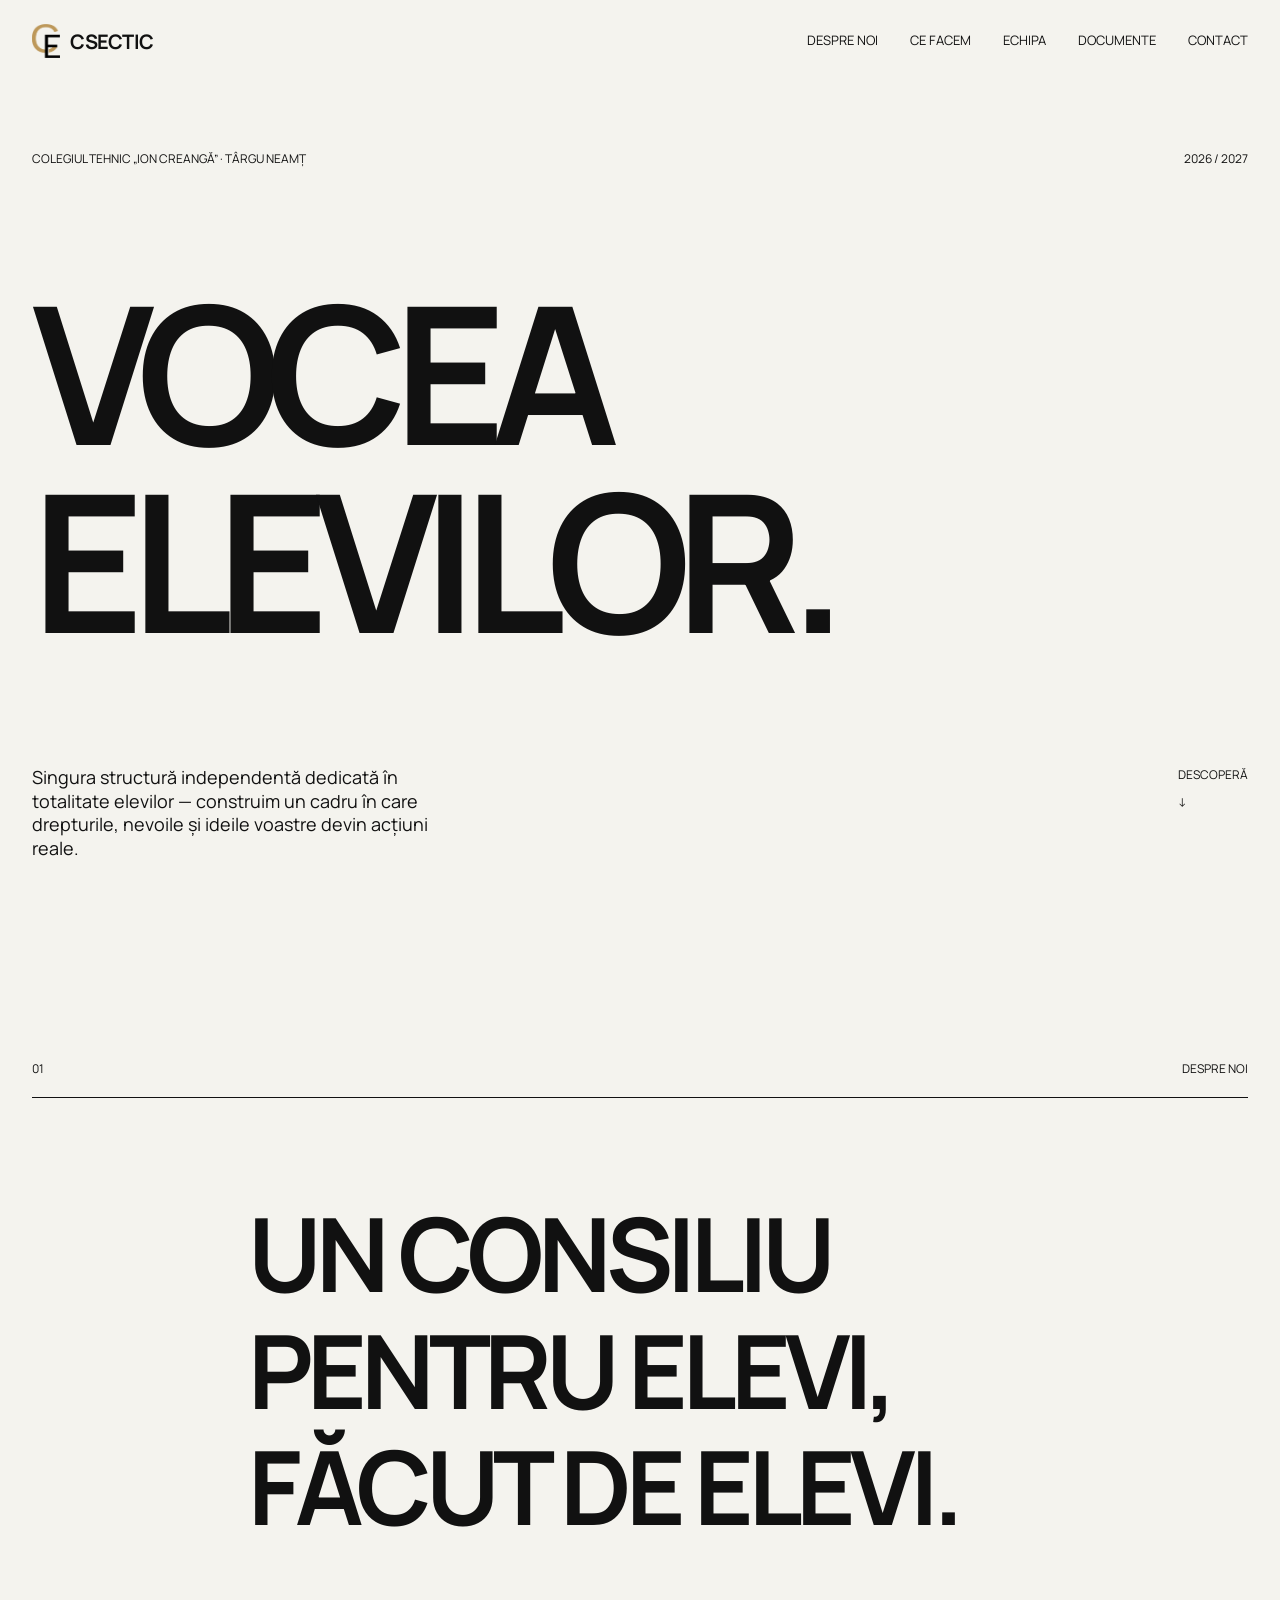
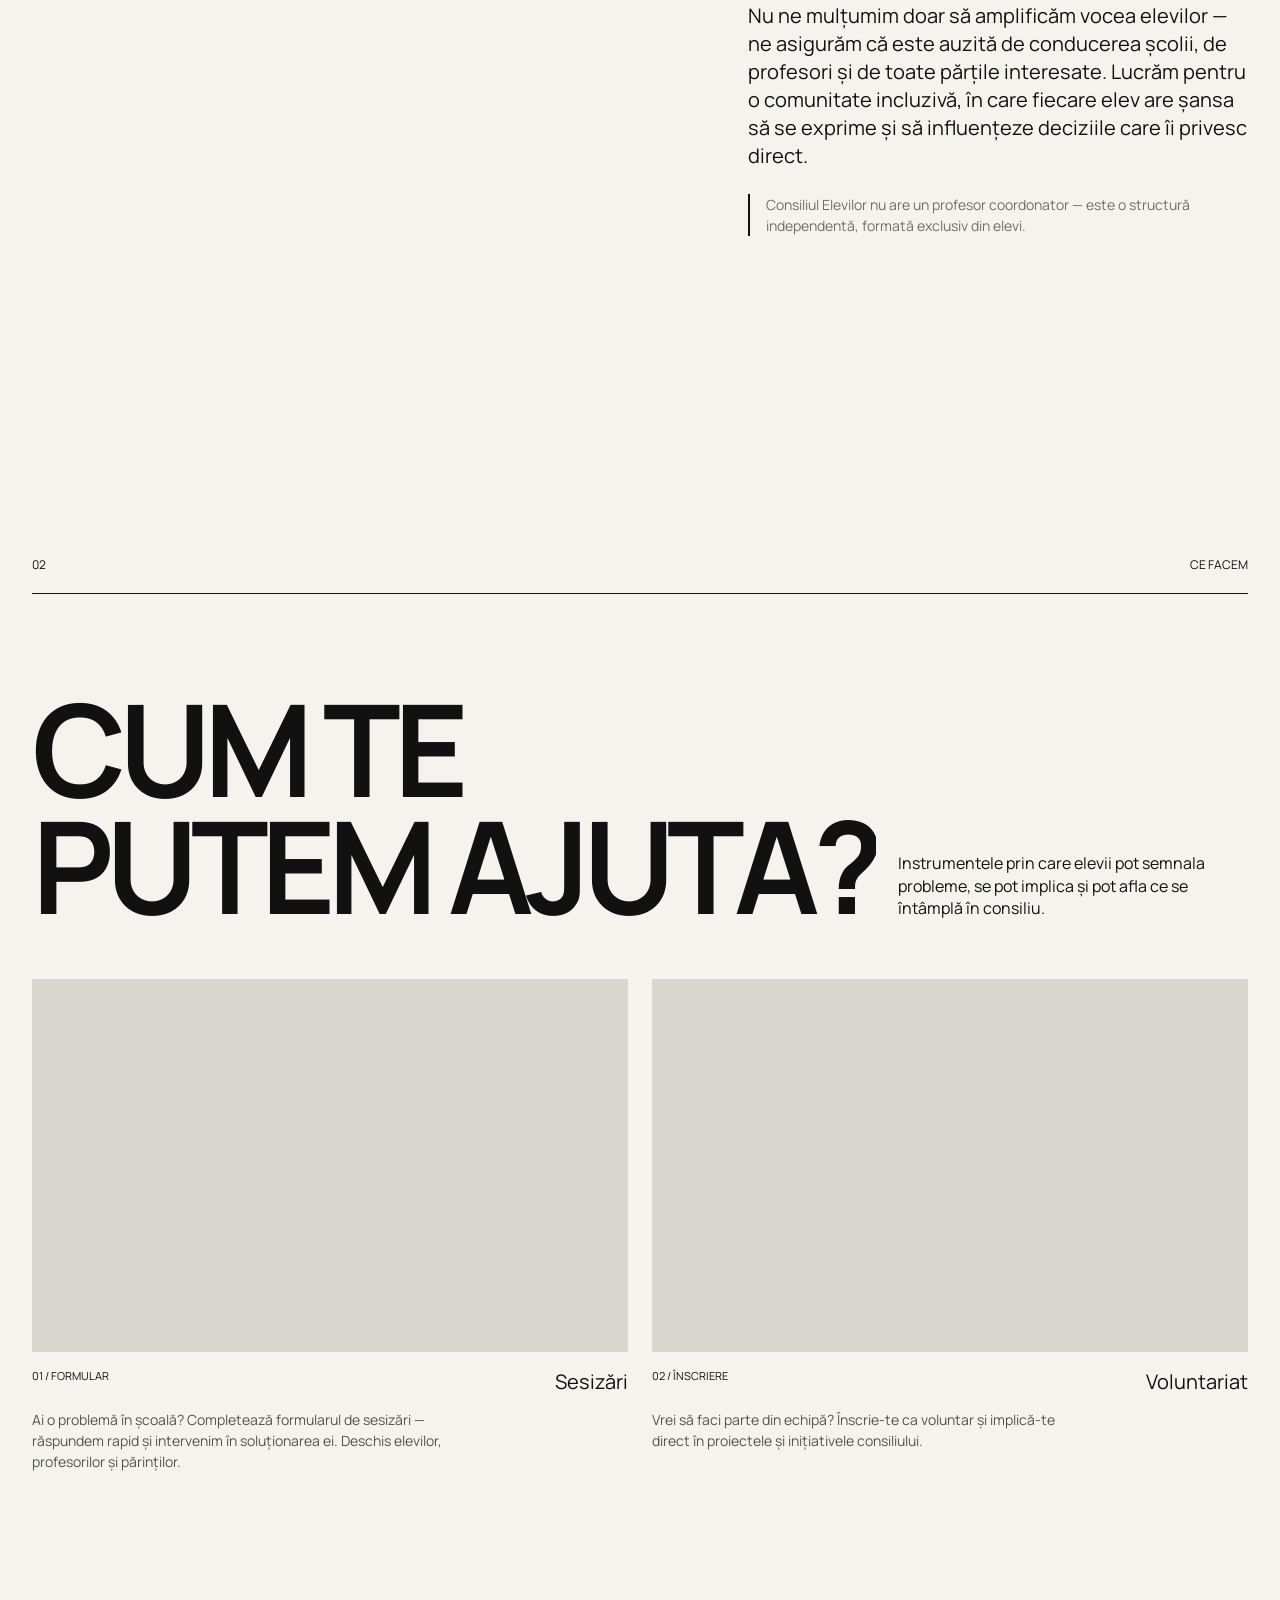
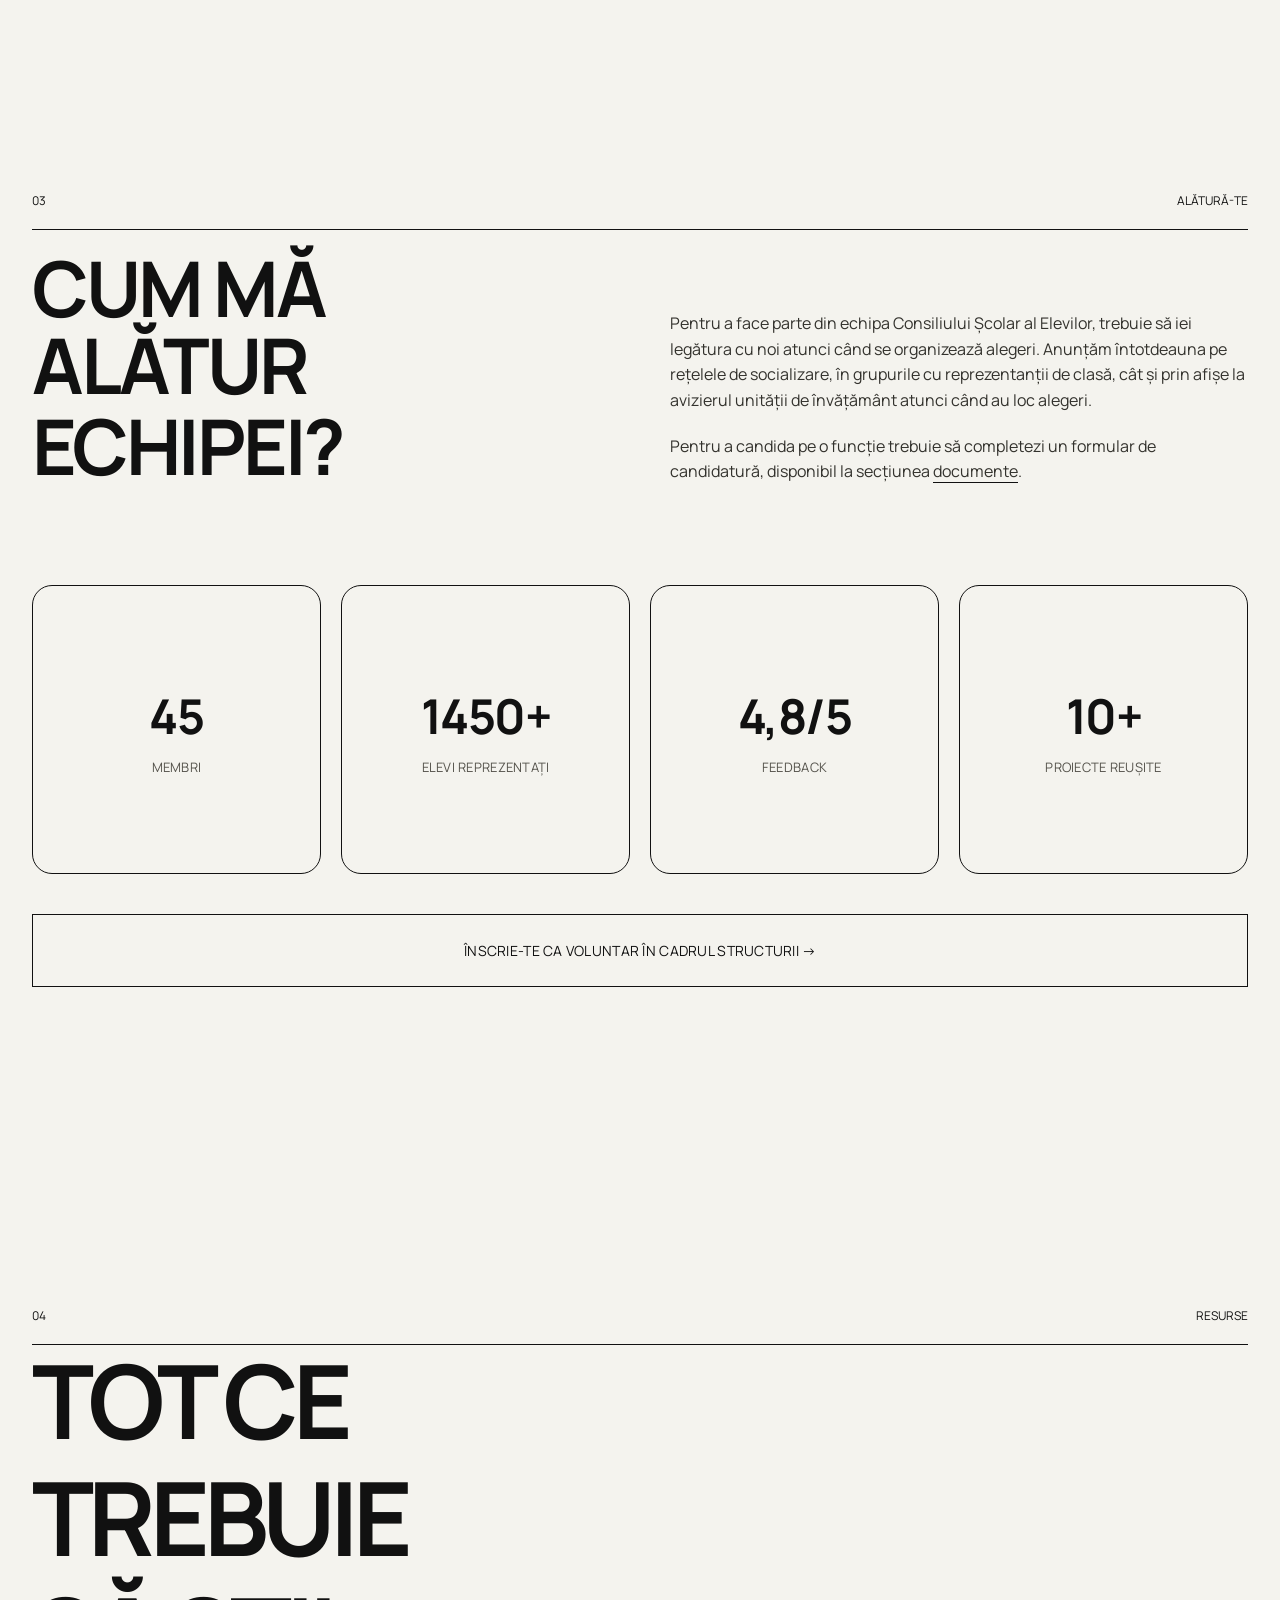
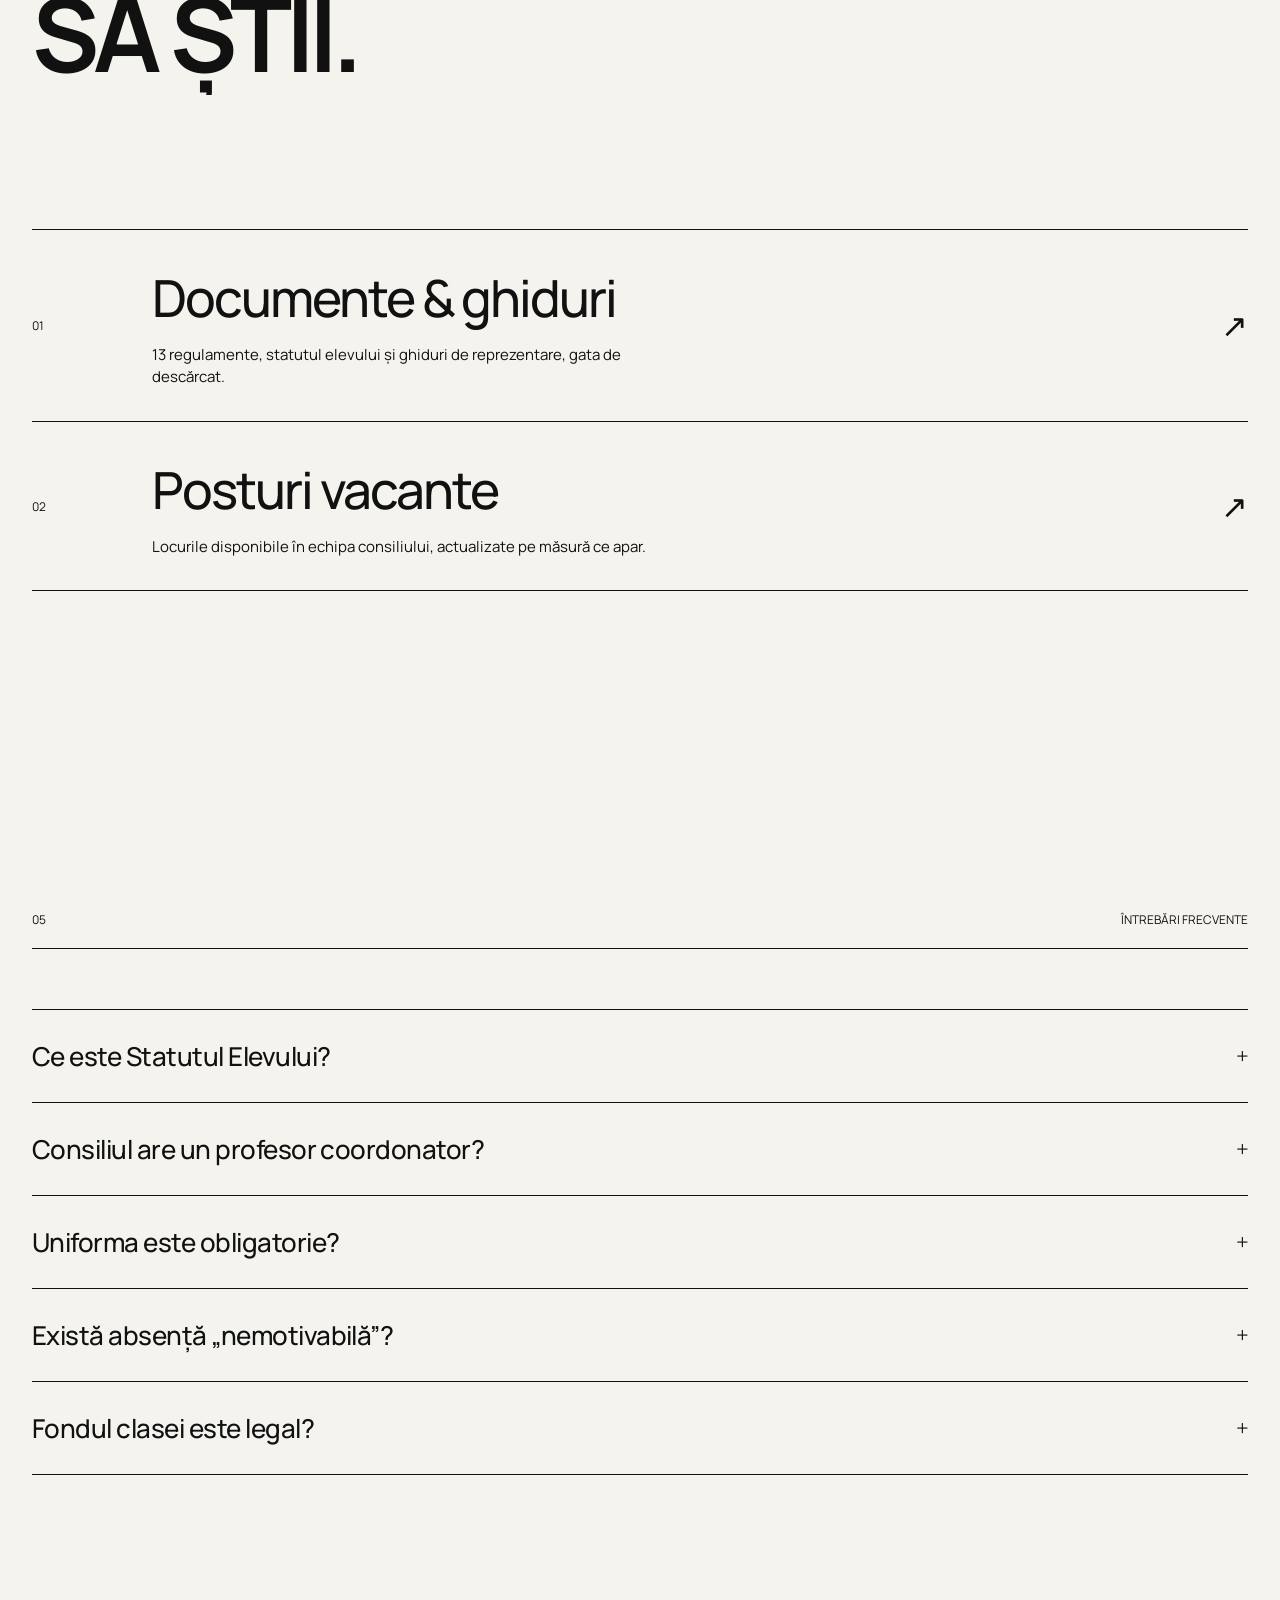
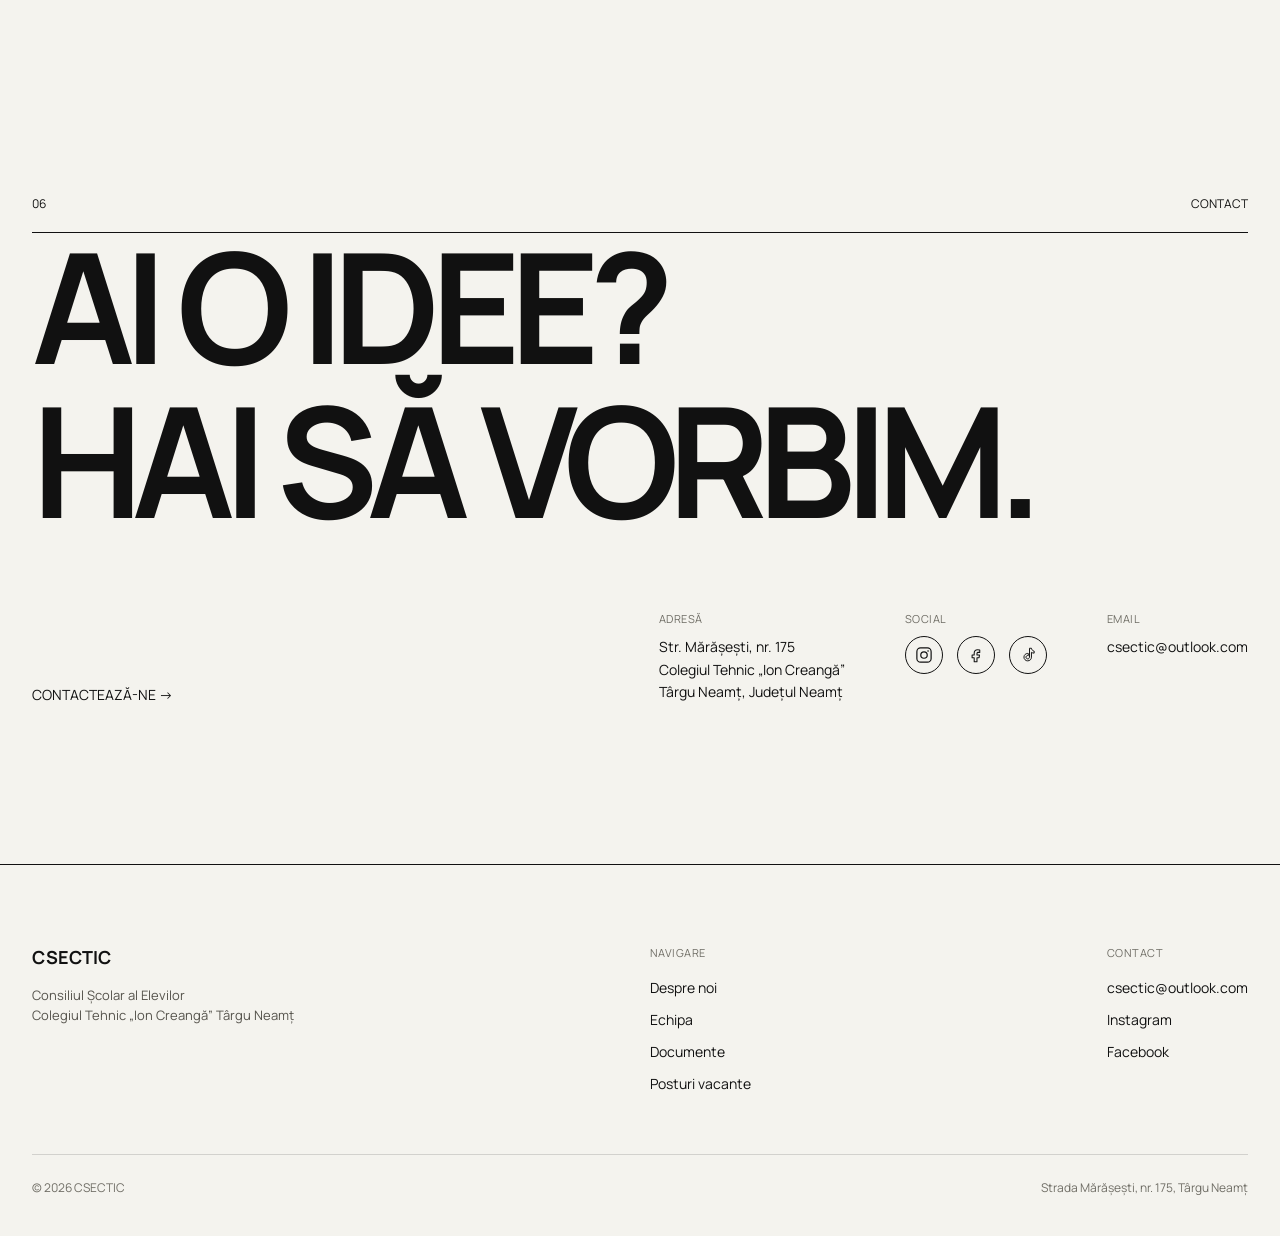
==== index.html @ 6613432f "Add files via upload" ====
<!DOCTYPE html>
<html lang="ro">
<head>
    <meta charset="UTF-8">
    <meta name="viewport" content="width=device-width, initial-scale=1.0">

    <title>CSECTIC — Consiliul Școlar al Elevilor</title>
    <meta name="description" content="Consiliul Școlar al Elevilor de la Colegiul Tehnic „Ion Creangă” Târgu Neamț. Vocea elevilor, transformată în acțiune.">

    <link rel="preconnect" href="https://fonts.googleapis.com">
    <link rel="stylesheet" href="style.css">
    <link rel="icon" type="image/x-icon" href="assets/favicon.ico">
    <link rel="icon" type="image/png" sizes="32x32" href="assets/favicon-32x32.png">
    <link rel="icon" type="image/png" sizes="16x16" href="assets/favicon-16x16.png">
    <link rel="apple-touch-icon" sizes="180x180" href="assets/apple-touch-icon.png">
</head>

<body>

    <!-- CURSOR -->
    <div class="cursor-dot"></div>

    <!-- NAVIGATION -->
    <header class="navbar">
        <a href="index.html" class="logo"><img src="assets/ce-monogram.png" alt="" class="logo-mark">CSECTIC</a>

        <nav class="nav-links">
            <a href="#despre">Despre noi</a>
            <a href="#servicii">Ce facem</a>
            <a href="echipa.html">Echipa</a>
            <a href="documente.html">Documente</a>
            <a href="#contact">Contact</a>
        </nav>

        <button class="menu-button" aria-label="Deschide meniul">
            <span></span>
            <span></span>
        </button>
    </header>

    <!-- MOBILE MENU -->
    <div class="mobile-menu">
        <nav>
            <a href="#despre">Despre noi</a>
            <a href="#servicii">Ce facem</a>
            <a href="echipa.html">Echipa</a>
            <a href="documente.html">Documente</a>
            <a href="#contact">Contact</a>
        </nav>
    </div>


    <!-- HERO -->
    <main>

        <section class="hero">

            <div class="hero-top">
                <p class="eyebrow">COLEGIUL TEHNIC „ION CREANGĂ” · TÂRGU NEAMȚ</p>
                <p class="hero-year">2026 / 2027</p>
            </div>

            <h1>
                <span class="line-mask"><span class="line-inner">VOCEA</span></span>
                <span class="line-mask"><span class="line-inner">ELEVILOR<span class="dot">.</span></span></span>
            </h1>

            <div class="hero-bottom">
                <p>
                    Singura structură independentă dedicată în totalitate
                    elevilor — construim un cadru în care drepturile,
                    nevoile și ideile voastre devin acțiuni reale.
                </p>

                <a href="#despre" class="scroll-link magnetic">
                    <span class="magnetic-inner">DESCOPERĂ<span>↓</span></span>
                </a>
            </div>

        </section>


        <!-- DESPRE -->
        <section id="despre" class="about section">

            <div class="section-label">
                <span>01</span>
                <span>DESPRE NOI</span>
            </div>

            <div class="about-content">
                <h2 class="mask-heading">
                    <span class="line-mask"><span class="line-inner">UN CONSILIU</span></span>
                    <span class="line-mask"><span class="line-inner">PENTRU ELEVI,</span></span>
                    <span class="line-mask"><span class="line-inner">FĂCUT DE ELEVI.</span></span>
                </h2>

                <p>
                    Nu ne mulțumim doar să amplificăm vocea elevilor —
                    ne asigurăm că este auzită de conducerea școlii, de
                    profesori și de toate părțile interesate. Lucrăm
                    pentru o comunitate incluzivă, în care fiecare elev
                    are șansa să se exprime și să influențeze deciziile
                    care îi privesc direct.
                </p>

                <p class="no-teacher-note">
                    Consiliul Elevilor nu are un profesor coordonator —
                    este o structură independentă, formată exclusiv din elevi.
                </p>
            </div>

        </section>


        <!-- CE FACEM / SERVICII -->
        <section id="servicii" class="activities section">

            <div class="section-label">
                <span>02</span>
                <span>CE FACEM</span>
            </div>

            <div class="section-heading">
                <h2 class="mask-heading">
                    <span class="line-mask"><span class="line-inner">CUM TE</span></span>
                    <span class="line-mask"><span class="line-inner">PUTEM AJUTA?</span></span>
                </h2>

                <p>
                    Instrumentele prin care elevii pot semnala probleme,
                    se pot implica și pot afla ce se întâmplă în consiliu.
                </p>
            </div>

            <div class="activity-grid">

                <a href="sesizari.html" class="activity-card" data-cursor="VEZI">
                    <div class="card-image">
                        <img
                            src="https://images.unsplash.com/photo-1529156069898-49953e39b3ac?auto=format&fit=crop&w=1200&q=80"
                            alt="Elevi discutând împreună"
                        >
                    </div>
                    <div class="card-info">
                        <span>01 / FORMULAR</span>
                        <h3>Sesizări</h3>
                    </div>
                    <p class="card-desc">
                        Ai o problemă în școală? Completează formularul de
                        sesizări — răspundem rapid și intervenim în
                        soluționarea ei. Deschis elevilor, profesorilor
                        și părinților.
                    </p>
                </a>

                <a href="inscrieri-voluntariat.html" class="activity-card" data-cursor="VEZI">
                    <div class="card-image">
                        <img
                            src="https://images.unsplash.com/photo-1517486808906-6ca8b3f04846?auto=format&fit=crop&w=1200&q=80"
                            alt="Voluntari lucrând împreună"
                        >
                    </div>
                    <div class="card-info">
                        <span>02 / ÎNSCRIERE</span>
                        <h3>Voluntariat</h3>
                    </div>
                    <p class="card-desc">
                        Vrei să faci parte din echipă? Înscrie-te ca
                        voluntar și implică-te direct în proiectele
                        și inițiativele consiliului.
                    </p>
                </a>

            </div>

        </section>


        <!-- CUM MĂ ALĂTUR -->
        <section id="alatura-te" class="join section">

            <div class="section-label">
                <span>03</span>
                <span>ALĂTURĂ-TE</span>
            </div>

            <div class="join-content">

                <h2 class="mask-heading">
                    <span class="line-mask"><span class="line-inner">CUM MĂ ALĂTUR</span></span>
                    <span class="line-mask"><span class="line-inner">ECHIPEI?</span></span>
                </h2>

                <div class="join-text">
                    <p>
                        Pentru a face parte din echipa Consiliului Școlar al Elevilor,
                        trebuie să iei legătura cu noi atunci când se organizează alegeri.
                        Anunțăm întotdeauna pe rețelele de socializare, în grupurile cu
                        reprezentanții de clasă, cât și prin afișe la avizierul unității de
                        învățământ atunci când au loc alegeri.
                    </p>
                    <p>
                        Pentru a candida pe o funcție trebuie să completezi un formular de
                        candidatură, disponibil la secțiunea
                        <a href="documente.html#candidatura-ctic">documente</a>.
                    </p>
                </div>

            </div>

            <div class="stats-grid">

                <div class="stat-card">
                    <div class="stat-number">45</div>
                    <div class="stat-label">Membri</div>
                </div>

                <div class="stat-card">
                    <div class="stat-number">1450+</div>
                    <div class="stat-label">Elevi reprezentați</div>
                </div>

                <div class="stat-card">
                    <div class="stat-number">4,8/5</div>
                    <div class="stat-label">Feedback</div>
                </div>

                <div class="stat-card">
                    <div class="stat-number">10+</div>
                    <div class="stat-label">Proiecte reușite</div>
                </div>

            </div>

            <a href="inscrieri-voluntariat.html" class="join-cta magnetic" data-cursor="ÎNSCRIE-TE">
                <span class="magnetic-inner">ÎNSCRIE-TE CA VOLUNTAR ÎN CADRUL STRUCTURII →</span>
            </a>

        </section>


        <!-- RESURSE / LINK-URI -->
        <section id="resurse" class="projects section">

            <div class="section-label">
                <span>04</span>
                <span>RESURSE</span>
            </div>

            <div class="project-intro">
                <h2 class="mask-heading">
                    <span class="line-mask"><span class="line-inner">TOT CE</span></span>
                    <span class="line-mask"><span class="line-inner">TREBUIE</span></span>
                    <span class="line-mask"><span class="line-inner">SĂ ȘTII.</span></span>
                </h2>
            </div>

            <div class="project-list">

                <a href="documente.html" class="project-item" data-cursor="DESCHIDE">
                    <div class="project-number">01</div>
                    <div class="project-content">
                        <h3>Documente &amp; ghiduri</h3>
                        <p>
                            13 regulamente, statutul elevului și ghiduri de
                            reprezentare, gata de descărcat.
                        </p>
                    </div>
                    <span class="project-arrow">↗</span>
                </a>

                <a href="posturi-vacante.html" class="project-item" data-cursor="DESCHIDE">
                    <div class="project-number">02</div>
                    <div class="project-content">
                        <h3>Posturi vacante</h3>
                        <p>
                            Locurile disponibile în echipa consiliului,
                            actualizate pe măsură ce apar.
                        </p>
                    </div>
                    <span class="project-arrow">↗</span>
                </a>

            </div>

        </section>


        <!-- FAQ -->
        <section id="faq" class="faq section">

            <div class="section-label">
                <span>05</span>
                <span>ÎNTREBĂRI FRECVENTE</span>
            </div>

            <div class="faq-list">

                <div class="faq-item">
                    <button class="faq-question">
                        <span>Ce este Statutul Elevului?</span>
                        <span class="faq-icon">+</span>
                    </button>
                    <div class="faq-answer">
                        <p>
                            Primul document normativ care reglementează drepturile,
                            obligațiile și sancțiunile specifice elevilor — superior
                            regulamentului propriu al oricărei școli. Îl citești ca
                            să te aperi în fața eventualelor abuzuri.
                        </p>
                    </div>
                </div>

                <div class="faq-item">
                    <button class="faq-question">
                        <span>Consiliul are un profesor coordonator?</span>
                        <span class="faq-icon">+</span>
                    </button>
                    <div class="faq-answer">
                        <p>
                            Nu. Este o structură independentă, formată din elevi.
                            Există un cadru didactic — consilierul educativ — cu
                            care putem colabora, dar care nu are dreptul să intervină
                            în activitatea consiliului.
                        </p>
                    </div>
                </div>

                <div class="faq-item">
                    <button class="faq-question">
                        <span>Uniforma este obligatorie?</span>
                        <span class="faq-icon">+</span>
                    </button>
                    <div class="faq-answer">
                        <p>
                            Școala poate impune o ținută proprie, dar conform
                            ROFUIP, elevii nu pot fi sancționați sau împiedicați
                            să acceseze educația din acest motiv.
                        </p>
                    </div>
                </div>

                <div class="faq-item">
                    <button class="faq-question">
                        <span>Există absență „nemotivabilă”?</span>
                        <span class="faq-icon">+</span>
                    </button>
                    <div class="faq-answer">
                        <p>
                            Nu, este un mit. Există doar absențe motivate sau
                            nemotivate — ai la dispoziție maximum 5 zile lucrătoare
                            ca să aduci actele doveditoare.
                        </p>
                    </div>
                </div>

                <div class="faq-item">
                    <button class="faq-question">
                        <span>Fondul clasei este legal?</span>
                        <span class="faq-icon">+</span>
                    </button>
                    <div class="faq-answer">
                        <p>
                            Nu. Învățământul de stat este gratuit, iar implicarea
                            elevilor în colectarea de fonduri este interzisă prin
                            Regulamentul-cadru de organizare a unităților de
                            învățământ.
                        </p>
                    </div>
                </div>

            </div>

        </section>


        <!-- CONTACT -->
        <section id="contact" class="contact section">

            <div class="section-label">
                <span>06</span>
                <span>CONTACT</span>
            </div>

            <h2 class="mask-heading">
                <span class="line-mask"><span class="line-inner">AI O IDEE?</span></span>
                <span class="line-mask"><span class="line-inner">HAI SĂ VORBIM.</span></span>
            </h2>

            <div class="contact-grid">

                <a href="mailto:csectic@outlook.com" class="contact-link magnetic" data-cursor="SCRIE">
                    <span class="magnetic-inner">CONTACTEAZĂ-NE →</span>
                </a>

                <div class="contact-details">
                    <div class="contact-block">
                        <span>ADRESĂ</span>
                        <p>
                            Str. Mărășești, nr. 175<br>
                            Colegiul Tehnic „Ion Creangă”<br>
                            Târgu Neamț, Județul Neamț
                        </p>
                    </div>

                    <div class="contact-block">
                        <span>SOCIAL</span>
                        <div class="social-icons">
                            <a href="https://www.instagram.com/cse.ctic/" target="_blank" rel="noopener" aria-label="Instagram" data-cursor="INSTAGRAM">
                                <svg viewBox="0 0 24 24" fill="none" xmlns="http://www.w3.org/2000/svg">
                                    <rect x="2.5" y="2.5" width="19" height="19" rx="5" stroke="currentColor" stroke-width="1.6"/>
                                    <circle cx="12" cy="12" r="4.3" stroke="currentColor" stroke-width="1.6"/>
                                    <circle cx="17.4" cy="6.6" r="1.1" fill="currentColor"/>
                                </svg>
                            </a>
                            <a href="https://m.facebook.com/reprezentameleviictic" target="_blank" rel="noopener" aria-label="Facebook" data-cursor="FACEBOOK">
                                <svg viewBox="0 0 24 24" fill="none" xmlns="http://www.w3.org/2000/svg">
                                    <path d="M14.5 8.5H17V5.2c-.5-.07-1.6-.2-2.9-.2-2.8 0-4.5 1.6-4.5 4.6v2.5H6.8v3.6h2.8V21h3.7v-5.3h2.8l.5-3.6h-3.3V9.9c0-1 .3-1.4 1.2-1.4Z" stroke="currentColor" stroke-width="1.4" stroke-linejoin="round"/>
                                </svg>
                            </a>
                            <a href="#" target="_blank" rel="noopener" aria-label="TikTok" data-cursor="TIKTOK">
                                <svg viewBox="0 0 24 24" fill="none" xmlns="http://www.w3.org/2000/svg">
                                    <path d="M16.6 3c.3 2 1.6 3.5 3.6 3.8v2.7c-1.3 0-2.6-.4-3.6-1.1v6.4c0 3-2.2 5-5 5-1.4 0-2.7-.5-3.6-1.5-1-1-1.5-2.3-1.4-3.7.1-2.6 2.3-4.7 5-4.7.3 0 .5 0 .8.1v2.8a2.3 2.3 0 0 0-.8-.1c-1.3 0-2.3 1-2.3 2.2 0 .6.2 1.2.7 1.6.4.4 1 .7 1.6.7 1.3 0 2.4-1 2.4-2.4V3h2.6Z" stroke="currentColor" stroke-width="1.3" stroke-linejoin="round"/>
                                </svg>
                            </a>
                        </div>
                    </div>

                    <div class="contact-block">
                        <span>EMAIL</span>
                        <p><a href="mailto:csectic@outlook.com">csectic@outlook.com</a></p>
                    </div>
                </div>

            </div>

        </section>

    </main>


    <!-- FOOTER -->
    <footer class="footer">

        <div class="footer-top">
            <div class="footer-brand">
                <div class="footer-logo">CSECTIC</div>
                <p>Consiliul Școlar al Elevilor<br>Colegiul Tehnic „Ion Creangă” Târgu Neamț</p>
            </div>

            <div class="footer-col">
                <span>NAVIGARE</span>
                <a href="#despre">Despre noi</a>
                <a href="echipa.html">Echipa</a>
                <a href="documente.html">Documente</a>
                <a href="posturi-vacante.html">Posturi vacante</a>
            </div>

            <div class="footer-col">
                <span>CONTACT</span>
                <a href="mailto:csectic@outlook.com">csectic@outlook.com</a>
                <a href="https://www.instagram.com/cse.ctic/" target="_blank" rel="noopener">Instagram</a>
                <a href="https://m.facebook.com/reprezentameleviictic" target="_blank" rel="noopener">Facebook</a>
            </div>
        </div>

        <div class="footer-bottom">
            <p>© 2026 CSECTIC</p>
            <p>Strada Mărășești, nr. 175, Târgu Neamț</p>
        </div>

    </footer>


    <script src="https://cdn.jsdelivr.net/npm/lenis@1.1.13/dist/lenis.min.js"></script>
    <script src="https://cdn.jsdelivr.net/npm/gsap@3.12.5/dist/gsap.min.js"></script>
    <script src="https://cdn.jsdelivr.net/npm/gsap@3.12.5/dist/ScrollTrigger.min.js"></script>
    <script src="script.js"></script>

</body>
</html>
---- style.css ----
@import url('https://fonts.googleapis.com/css2?family=Manrope:wght@400;500;600;700;800&display=swap');

* {
    margin: 0;
    padding: 0;
    box-sizing: border-box;
}

html.lenis,
html.lenis body {
    height: auto;
}

.lenis.lenis-smooth {
    scroll-behavior: auto !important;
}

.lenis.lenis-stopped {
    overflow: hidden;
}

body {
    font-family: 'Manrope', sans-serif;
    background: #f4f3ee;
    color: #111;
}

a {
    color: inherit;
    text-decoration: none;
}

a:focus-visible,
button:focus-visible {
    outline: 2px solid #111;
    outline-offset: 3px;
    border-radius: 2px;
}


/* NAVBAR */

.navbar {
    position: fixed;
    top: 0;
    left: 0;
    width: 100%;

    display: flex;
    align-items: center;
    justify-content: space-between;

    padding: calc(24px - (var(--nav-progress, 0) * 8px)) 32px;

    z-index: 1000;

    transition: padding 0.15s linear;
}

.navbar::before {
    content: '';
    position: absolute;
    inset: 0;
    z-index: -1;

    background-color: rgba(244, 243, 238, 0.55);
    backdrop-filter: blur(10px);
    -webkit-backdrop-filter: blur(10px);
    box-shadow: 0 1px 0 rgba(17, 17, 17, 0.08);

    opacity: var(--nav-progress, 0);
    transition: opacity 0.1s linear;
}

.logo {
    display: flex;
    align-items: center;
    gap: 10px;

    font-size: 20px;
    font-weight: 700;
    letter-spacing: -0.04em;
}

.logo-mark {
    height: 34px;
    width: auto;
    display: block;
}

.nav-links {
    display: flex;
    gap: 32px;
}

.nav-links a {
    position: relative;

    font-size: 13px;
    text-transform: uppercase;

    padding-bottom: 2px;
}

.nav-links a::after {
    content: '';
    position: absolute;
    left: 0;
    bottom: 0;
    width: 100%;
    height: 1px;
    background: #111;

    transform: scaleX(0);
    transform-origin: right;
    transition: transform 0.4s cubic-bezier(0.22, 1, 0.36, 1);
}

.nav-links a:hover::after {
    transform: scaleX(1);
    transform-origin: left;
}

.menu-button {
    display: none;
}


/* GENERAL */

.section {
    padding: 160px 32px;
}

.section-label {
    display: flex;
    justify-content: space-between;

    padding-bottom: 20px;
    border-bottom: 1px solid #111;

    font-size: 12px;
    text-transform: uppercase;
}


/* HERO */

.hero {
    min-height: 100vh;

    padding: 150px 32px 40px;

    display: flex;
    flex-direction: column;
    justify-content: space-between;
}

.hero-top,
.hero-bottom {
    display: flex;
    justify-content: space-between;
    gap: 40px;
}

.eyebrow,
.hero-year {
    font-size: 12px;
    text-transform: uppercase;
}

.hero h1 {
    font-size: clamp(80px, 15vw, 240px);
    line-height: 0.92;
    letter-spacing: -0.075em;
    font-weight: 700;
}

.hero-bottom p {
    max-width: 400px;
    font-size: 18px;
    line-height: 1.3;
}

.scroll-link {
    display: flex;
    flex-direction: column;
    gap: 10px;

    font-size: 12px;
    text-transform: uppercase;
}


/* ABOUT */

.about-content {
    max-width: 1000px;
    margin-left: auto;
    padding-top: 100px;
}

.about-content h2,
.project-intro h2 {
    font-size: clamp(50px, 8vw, 130px);
    line-height: 1.08;
    letter-spacing: -0.06em;
}

.about-content p {
    max-width: 500px;
    margin-top: 60px;
    margin-left: auto;

    font-size: 20px;
    line-height: 1.4;
}

.about-content .no-teacher-note {
    margin-top: 24px;

    font-size: 14px;
    line-height: 1.5;
    color: #706e66;
    border-left: 2px solid #111;
    padding-left: 16px;
}


/* ACTIVITIES */

.section-heading {
    display: flex;
    justify-content: space-between;
    align-items: end;

    padding: 100px 0 60px;
}

.section-heading h2 {
    font-size: clamp(60px, 10vw, 150px);
    letter-spacing: -0.06em;
    line-height: 0.85;
}

.section-heading p {
    max-width: 350px;
    font-size: 16px;
    line-height: 1.4;
}

.activity-grid {
    display: grid;
    grid-template-columns: repeat(2, 1fr);
    gap: 24px;
}


/* CARD HOVER */

.activity-card {
    cursor: pointer;

    transition:
        transform 0.8s cubic-bezier(0.22, 1, 0.36, 1);
}

.activity-card:hover {
    transform: translateY(-8px);
}

.card-image {
    width: 100%;
    aspect-ratio: 16 / 10;
    background: #d8d6cf;
    overflow: hidden;
}

.card-image img {
    display: block;

    width: 100%;
    height: 100%;

    object-fit: cover;
    object-position: center;

    transform: scale(1);
    transform-origin: center center;

    transition:
        transform 1.2s cubic-bezier(0.22, 1, 0.36, 1);

    will-change: transform;
}

.activity-card:hover .card-image img {
    transform: scale(1.15);
}

.card-info {
    padding-top: 16px;

    display: flex;
    justify-content: space-between;
    gap: 30px;
}

.card-info span {
    font-size: 11px;
    text-transform: uppercase;
}

.card-info h3 {
    font-size: 20px;
    font-weight: 400;

    transition:
        transform 0.8s cubic-bezier(0.22, 1, 0.36, 1);
}

.activity-card:hover .card-info h3 {
    transform: translateX(8px);
}

.card-desc {
    margin-top: 14px;
    max-width: 420px;

    font-size: 14px;
    line-height: 1.5;
    color: #55534c;
}


/* ========================================
   PROJECT LIST
======================================== */

.project-list {
    margin-top: 140px;
    border-top: 1px solid #111;
}

.project-item {
    display: grid;
    grid-template-columns: 80px 1fr auto;
    align-items: center;
    gap: 40px;

    padding: 32px 0;

    border-bottom: 1px solid #111;

    cursor: pointer;

    transition:
        padding 0.8s cubic-bezier(0.22, 1, 0.36, 1);
}

.project-item:hover {
    padding-left: 20px;
    padding-right: 20px;
}

.project-number {
    font-size: 12px;
    text-transform: uppercase;
}

.project-content h3 {
    font-size: clamp(28px, 4vw, 54px);
    font-weight: 500;
    letter-spacing: -0.04em;

    transition:
        transform 0.8s cubic-bezier(0.22, 1, 0.36, 1);
}

.project-item:hover .project-content h3 {
    transform: translateX(12px);
}

.project-content p {
    max-width: 500px;
    margin-top: 12px;

    font-size: 15px;
    line-height: 1.5;
}

.project-arrow {
    font-size: 32px;

    transition:
        transform 0.8s cubic-bezier(0.22, 1, 0.36, 1);
}

.project-item:hover .project-arrow {
    transform: translate(6px, -6px);
}

/* CONTACT */

.contact {
    min-height: 80vh;

    display: flex;
    flex-direction: column;
    justify-content: space-between;
}

.contact h2 {
    font-size: clamp(70px, 12vw, 180px);
    line-height: 0.94;
    letter-spacing: -0.07em;
}

.contact-grid {
    display: flex;
    justify-content: space-between;
    align-items: flex-end;
    gap: 40px;
    flex-wrap: wrap;

    margin-top: 80px;
}

.contact-link {
    font-size: 14px;
    text-transform: uppercase;

    display: inline-block;
    transition: transform 0.5s cubic-bezier(0.22, 1, 0.36, 1);
}

.contact-link:hover {
    transform: translateX(8px);
}

.contact-details {
    display: flex;
    gap: 60px;
    flex-wrap: wrap;
}

.contact-block span {
    display: block;

    font-size: 11px;
    text-transform: uppercase;
    letter-spacing: 0.04em;
    margin-bottom: 10px;
    color: #706e66;
}

.contact-block p {
    font-size: 14px;
    line-height: 1.6;
}

.contact-block a {
    border-bottom: 1px solid transparent;
    transition: border-color 0.3s ease;
}

.contact-block a:hover {
    border-color: #111;
}

.social-icons {
    display: flex;
    gap: 14px;
}

.social-icons a {
    display: flex;
    align-items: center;
    justify-content: center;

    width: 38px;
    height: 38px;
    border-radius: 50%;
    border: 1px solid #111;

    color: #111;

    transition:
        background-color 0.35s cubic-bezier(0.22, 1, 0.36, 1),
        color 0.35s cubic-bezier(0.22, 1, 0.36, 1),
        transform 0.35s cubic-bezier(0.22, 1, 0.36, 1);
}

.social-icons svg {
    width: 18px;
    height: 18px;
}

.social-icons a:hover {
    background: #111;
    color: #f4f3ee;
    transform: translateY(-3px);
}


/* FAQ */

.faq-list {
    margin-top: 60px;
    border-top: 1px solid #111;
}

.faq-item {
    border-bottom: 1px solid #111;
}

.faq-question {
    width: 100%;

    display: flex;
    justify-content: space-between;
    align-items: center;
    gap: 24px;

    padding: 28px 0;

    background: none;
    border: 0;
    cursor: pointer;
    text-align: left;

    font-family: inherit;
    font-size: clamp(18px, 2.4vw, 26px);
    font-weight: 500;
    letter-spacing: -0.02em;
    color: #111;
}

.faq-icon {
    flex-shrink: 0;

    font-size: 22px;
    font-weight: 300;

    transition: transform 0.5s cubic-bezier(0.22, 1, 0.36, 1);
}

.faq-item.is-open .faq-icon {
    transform: rotate(45deg);
}

.faq-answer {
    max-height: 0;
    overflow: hidden;

    transition: max-height 0.6s cubic-bezier(0.22, 1, 0.36, 1);
}

.faq-item.is-open .faq-answer {
    max-height: 240px;
}

.faq-answer p {
    max-width: 640px;
    padding-bottom: 28px;

    font-size: 15px;
    line-height: 1.6;
    color: #45443e;
}


/* MOBILE MENU OVERLAY */

.mobile-menu {
    position: fixed;
    inset: 0;
    z-index: 900;

    display: flex;
    align-items: center;
    justify-content: center;

    background: #f4f3ee;

    opacity: 0;
    visibility: hidden;
    transform: translateY(-100%);

    transition:
        transform 0.7s cubic-bezier(0.22, 1, 0.36, 1),
        opacity 0.5s ease,
        visibility 0s linear 0.7s;
}

.mobile-menu.is-open {
    opacity: 1;
    visibility: visible;
    transform: translateY(0);

    transition:
        transform 0.7s cubic-bezier(0.22, 1, 0.36, 1),
        opacity 0.5s ease;
}

.mobile-menu nav {
    display: flex;
    flex-direction: column;
    align-items: center;
    gap: 28px;
}

.mobile-menu nav a {
    font-size: 32px;
    letter-spacing: -0.03em;
    text-transform: uppercase;
}


/* CUSTOM CURSOR (desktop only) */

.cursor-dot {
    position: fixed;
    top: 0;
    left: 0;
    width: 8px;
    height: 8px;
    min-width: 8px;
    border-radius: 50%;
    background: #111;

    pointer-events: none;
    z-index: 2000;

    display: flex;
    align-items: center;
    justify-content: center;

    font-size: 11px;
    text-transform: uppercase;
    letter-spacing: 0.04em;
    color: transparent;
    white-space: nowrap;
    padding: 0;

    transform: translate(-50%, -50%);
    transition:
        width 0.35s cubic-bezier(0.22, 1, 0.36, 1),
        height 0.35s cubic-bezier(0.22, 1, 0.36, 1),
        padding 0.35s cubic-bezier(0.22, 1, 0.36, 1),
        border-radius 0.35s ease,
        opacity 0.3s ease;
    opacity: 0;
}

.cursor-dot.is-active {
    opacity: 1;
}

.cursor-dot.is-hovering {
    width: auto;
    height: 44px;
    min-width: 44px;
    border-radius: 22px;
    background: #111;
    color: #f4f3ee;
    padding: 0 18px;
}

@media (hover: none), (pointer: coarse) {
    .cursor-dot {
        display: none;
    }
}


/* FOOTER */

.footer {
    padding: 80px 32px 40px;
    border-top: 1px solid #111;
}

.footer-top {
    display: flex;
    justify-content: space-between;
    gap: 60px;
    flex-wrap: wrap;

    padding-bottom: 60px;
}

.footer-brand {
    max-width: 320px;
}

.footer-brand p {
    margin-top: 16px;
    font-size: 13px;
    line-height: 1.6;
    color: #55534c;
}

.footer-col {
    display: flex;
    flex-direction: column;
    gap: 12px;
}

.footer-col span {
    font-size: 11px;
    text-transform: uppercase;
    letter-spacing: 0.04em;
    color: #706e66;
    margin-bottom: 6px;
}

.footer-col a {
    font-size: 14px;
    width: fit-content;
    border-bottom: 1px solid transparent;
    transition: border-color 0.3s ease;
}

.footer-col a:hover {
    border-color: #111;
}

.footer-bottom {
    display: flex;
    justify-content: space-between;
    gap: 20px;
    flex-wrap: wrap;

    padding-top: 24px;
    border-top: 1px solid rgba(17, 17, 17, 0.15);

    font-size: 12px;
    color: #706e66;
}

.footer-logo {
    font-weight: 700;
    font-size: 18px;
}


/* MOBILE */

@media (max-width: 700px) {

    .navbar {
        padding: 20px;
    }

    .nav-links {
        display: none;
    }

    .menu-button {
        display: flex;
        flex-direction: column;
        gap: 5px;

        border: 0;
        background: transparent;
    }

    .menu-button {
        cursor: pointer;
        z-index: 1001;
        position: relative;
    }

    .menu-button span {
        width: 25px;
        height: 1px;
        background: #111;
        transition: transform 0.4s cubic-bezier(0.22, 1, 0.36, 1), opacity 0.3s ease;
    }

    .menu-button.is-open span:first-child {
        transform: translateY(3px) rotate(45deg);
    }

    .menu-button.is-open span:last-child {
        transform: translateY(-2px) rotate(-45deg);
    }

    .hero {
        padding: 120px 20px 30px;
    }

    .hero h1 {
        font-size: 21vw;
        line-height: 0.92;
    }

    .hero-top,
    .hero-bottom {
        flex-direction: column;
    }

    .hero-bottom {
        gap: 30px;
    }

    .section {
        padding: 100px 20px;
    }

    .about-content {
        padding-top: 70px;
    }

    .about-content p {
        margin-top: 40px;
        margin-left: 0;
    }

    .section-heading {
        flex-direction: column;
        align-items: start;
        gap: 40px;
    }

    .activity-grid {
        grid-template-columns: 1fr;
    }

    .card-info {
        flex-direction: column;
        gap: 10px;
    }

    .contact-grid {
        flex-direction: column;
        align-items: flex-start;
        gap: 40px;
    }

    .contact-details {
        gap: 30px;
        flex-direction: column;
    }

    .faq-question {
        font-size: 18px;
    }

    .footer-top {
        flex-direction: column;
        gap: 40px;
    }

    .footer-bottom {
        flex-direction: column;
        gap: 8px;
    }
}


/* ========================================
   MASKED LINE REVEAL (headings)
======================================== */

.line-mask {
    display: block;
    overflow: hidden;
    padding-top: 0.18em;
    padding-bottom: 0.06em;
    margin-top: -0.18em;
    margin-bottom: -0.06em;
}

.line-inner {
    display: inline-block;
    transform: translateY(110%);
    will-change: transform;
}

.hero h1 .line-inner {
    /* hero lines animate in on page load via JS, not scroll */
    transform: translateY(110%);
}

.dot {
    display: inline-block;
}


/* ========================================
   MAGNETIC BUTTONS
======================================== */

.magnetic {
    display: inline-block;
    position: relative;
}

.magnetic-inner {
    display: inline-flex;
    align-items: center;
    gap: 10px;
    will-change: transform;
}

.scroll-link.magnetic .magnetic-inner {
    flex-direction: column;
    align-items: flex-start;
}


/* ========================================
   IMAGE SCROLL PARALLAX
======================================== */

.card-image {
    position: relative;
}

.card-image img {
    transform: scale(1.25);
}


/* ========================================
   SECONDARY PAGE HEADER (documente.html, etc.)
======================================== */

.page-header {
    padding: 160px 32px 80px;
}

.page-header h1 {
    font-size: clamp(60px, 11vw, 170px);
    line-height: 0.9;
    letter-spacing: -0.06em;
    font-weight: 700;
    margin-top: 20px;
}

.page-header-desc {
    max-width: 480px;
    margin-top: 40px;

    font-size: 18px;
    line-height: 1.4;
}

.drive-cta {
    display: inline-block;
    margin-top: 40px;

    padding: 18px 28px;
    border: 1px solid #111;
    border-radius: 999px;

    font-size: 13px;
    text-transform: uppercase;
    letter-spacing: 0.02em;

    transition: background-color 0.4s cubic-bezier(0.22, 1, 0.36, 1), color 0.4s cubic-bezier(0.22, 1, 0.36, 1);
}

.drive-cta:hover {
    background: #111;
    color: #f4f3ee;
}

.nav-links a.is-active {
    border-bottom: 1px solid #111;
}


/* ========================================
   DOCUMENT LIST
======================================== */

.doc-list {
    margin-top: 50px;
    border-top: 1px solid #111;
}

.doc-item {
    display: flex;
    justify-content: space-between;
    align-items: center;
    gap: 40px;

    padding: 28px 0;
    border-bottom: 1px solid #111;

    transition: padding 0.6s cubic-bezier(0.22, 1, 0.36, 1);
}

.doc-item:hover {
    padding-left: 16px;
    padding-right: 16px;
}

.doc-info h3 {
    font-size: clamp(18px, 2.2vw, 24px);
    font-weight: 500;
    letter-spacing: -0.02em;

    transition: transform 0.6s cubic-bezier(0.22, 1, 0.36, 1);
}

.doc-item:hover .doc-info h3 {
    transform: translateX(8px);
}

.doc-info p {
    max-width: 520px;
    margin-top: 8px;

    font-size: 14px;
    line-height: 1.5;
    color: #55534c;
}

.doc-meta {
    display: flex;
    align-items: center;
    gap: 20px;
    flex-shrink: 0;

    font-size: 12px;
    text-transform: uppercase;
    color: #706e66;
}

.doc-arrow {
    font-size: 20px;
    color: #111;

    transition: transform 0.6s cubic-bezier(0.22, 1, 0.36, 1);
}

.doc-item:hover .doc-arrow {
    transform: translateY(4px);
}

@media (max-width: 700px) {

    .page-header {
        padding: 120px 20px 60px;
    }

    .doc-item {
        flex-direction: column;
        align-items: flex-start;
        gap: 12px;
    }

    .doc-meta {
        align-self: flex-end;
    }
}

/* ========================================
   CUM MĂ ALĂTUR / STATS
======================================== */

.join-content {
    display: grid;
    grid-template-columns: 1fr 1fr;
    gap: 60px;

    padding-top: 20px;
}

.join-content h2 {
    font-size: clamp(40px, 6vw, 80px);
    line-height: 1;
    letter-spacing: -0.04em;
}

.join-text {
    align-self: end;
}

.join-text p {
    font-size: 16px;
    line-height: 1.6;
    color: #33322d;
}

.join-text p + p {
    margin-top: 20px;
}

.join-text a {
    border-bottom: 1px solid #111;
}

.stats-grid {
    display: grid;
    grid-template-columns: repeat(4, 1fr);
    gap: 20px;

    margin-top: 100px;
}

.stat-card {
    aspect-ratio: 1 / 1;

    display: flex;
    flex-direction: column;
    align-items: center;
    justify-content: center;

    padding: 24px;
    border: 1px solid #111;
    border-radius: 20px;
    text-align: center;
}

.stat-number {
    font-size: clamp(32px, 4vw, 48px);
    font-weight: 700;
    letter-spacing: -0.03em;
}

.stat-label {
    margin-top: 10px;
    font-size: 13px;
    text-transform: uppercase;
    letter-spacing: 0.02em;
    color: #55534c;
}

.join-cta {
    display: block;
    margin-top: 40px;
    padding: 26px;

    border: 1px solid #111;
    text-align: center;

    font-size: 14px;
    text-transform: uppercase;
    letter-spacing: 0.02em;

    transition: background-color 0.4s cubic-bezier(0.22, 1, 0.36, 1), color 0.4s cubic-bezier(0.22, 1, 0.36, 1);
}

.join-cta:hover {
    background: #111;
    color: #f4f3ee;
}

@media (max-width: 900px) {

    .join-content {
        grid-template-columns: 1fr;
        gap: 30px;
    }

    .stats-grid {
        grid-template-columns: repeat(2, 1fr);
        margin-top: 60px;
    }
}


/* ========================================
   "ÎN CURÂND" STATES (project-item / doc-item)
======================================== */

.project-item--soon,
.doc-item.doc-item--soon {
    cursor: default;
    opacity: 0.55;
}

.project-item--soon:hover {
    padding-left: 0;
    padding-right: 0;
}

.project-item--soon:hover .project-content h3 {
    transform: none;
}

.project-item--soon-label,
.doc-item--soon-label {
    font-size: 11px;
    text-transform: uppercase;
    letter-spacing: 0.04em;
    color: #706e66;
}

.doc-item.doc-item--soon:hover {
    padding-left: 0;
    padding-right: 0;
}

.doc-item.doc-item--soon:hover .doc-info h3 {
    transform: none;
}

.doc-note {
    margin-top: 40px;
    font-size: 14px;
    line-height: 1.5;
    color: #706e66;
    font-style: italic;
}


/* ========================================
   EMBEDDED FORM PAGES (sesizări / voluntariat)
======================================== */

.form-page-section {
    padding-top: 40px;
}

.form-embed {
    margin-top: 40px;
    border: 1px solid #111;
    background: #fff;
    overflow: hidden;
}

.form-embed iframe {
    width: 100%;
    height: 1100px;
    border: 0;
    display: block;
}

.form-fallback {
    margin-top: 24px;
    font-size: 14px;
    color: #55534c;
}

.form-fallback a {
    border-bottom: 1px solid #111;
}


/* ========================================
   EMPTY STATE (posturi vacante, etc.)
======================================== */

.empty-state {
    margin-top: 50px;
    padding: 60px 0;
    border-top: 1px solid #111;
    border-bottom: 1px solid #111;
}

.empty-state p {
    font-size: 20px;
    letter-spacing: -0.01em;
}

.empty-state-sub {
    margin-top: 16px;
    font-size: 14px !important;
    color: #706e66;
}

.empty-state-sub a {
    border-bottom: 1px solid #706e66;
}

@media (max-width: 700px) {

    .form-embed iframe {
        height: 900px;
    }
}


/* ========================================
   HERO INTRO ANIMATION
======================================== */

@keyframes fadeUp {
    from {
        opacity: 0;
        transform: translateY(40px);
    }

    to {
        opacity: 1;
        transform: translateY(0);
    }
}

@keyframes fadeIn {
    from {
        opacity: 0;
    }

    to {
        opacity: 1;
    }
}

.navbar {
    animation: fadeIn 1s ease-out both;
}

.hero-top {
    animation: fadeUp 1s cubic-bezier(0.22, 1, 0.36, 1) 0.15s both;
}

.hero h1 {
    animation: fadeUp 1.2s cubic-bezier(0.22, 1, 0.36, 1) 0.3s both;
}

.hero-bottom {
    animation: fadeUp 1s cubic-bezier(0.22, 1, 0.36, 1) 0.55s both;
}


/* ========================================
   SCROLL REVEALS
======================================== */

.reveal {
    opacity: 0;
    transform: translateY(50px);

    transition:
        opacity 1.4s cubic-bezier(0.22, 1, 0.36, 1),
        transform 1.4s cubic-bezier(0.22, 1, 0.36, 1);
}

.reveal.is-visible {
    opacity: 1;
    transform: translateY(0);
}


/* ========================================
   REDUCED MOTION
======================================== */

@media (prefers-reduced-motion: reduce) {

    *,
    *::before,
    *::after {
        animation-duration: 0.01ms !important;
        animation-iteration-count: 1 !important;
        scroll-behavior: auto !important;
    }

    .reveal {
        opacity: 1;
        transform: none;
        transition: none;
    }
}
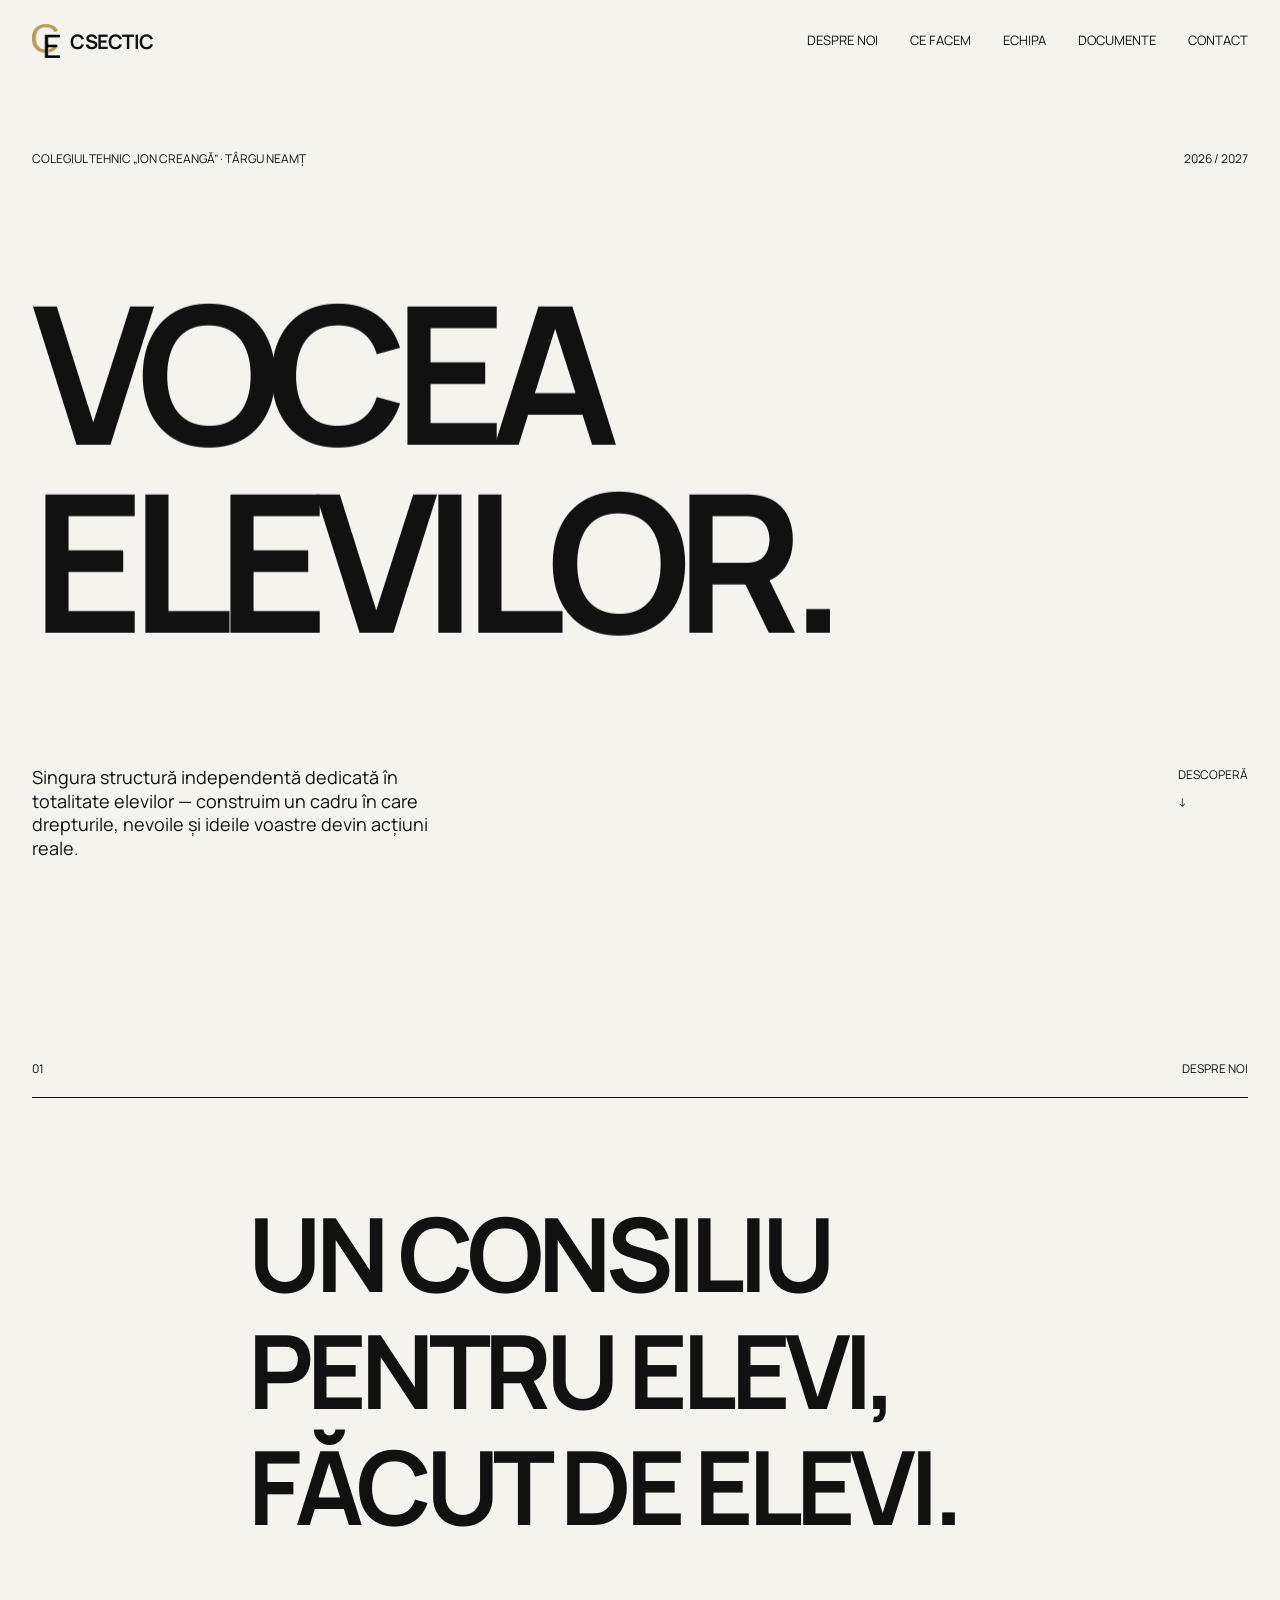
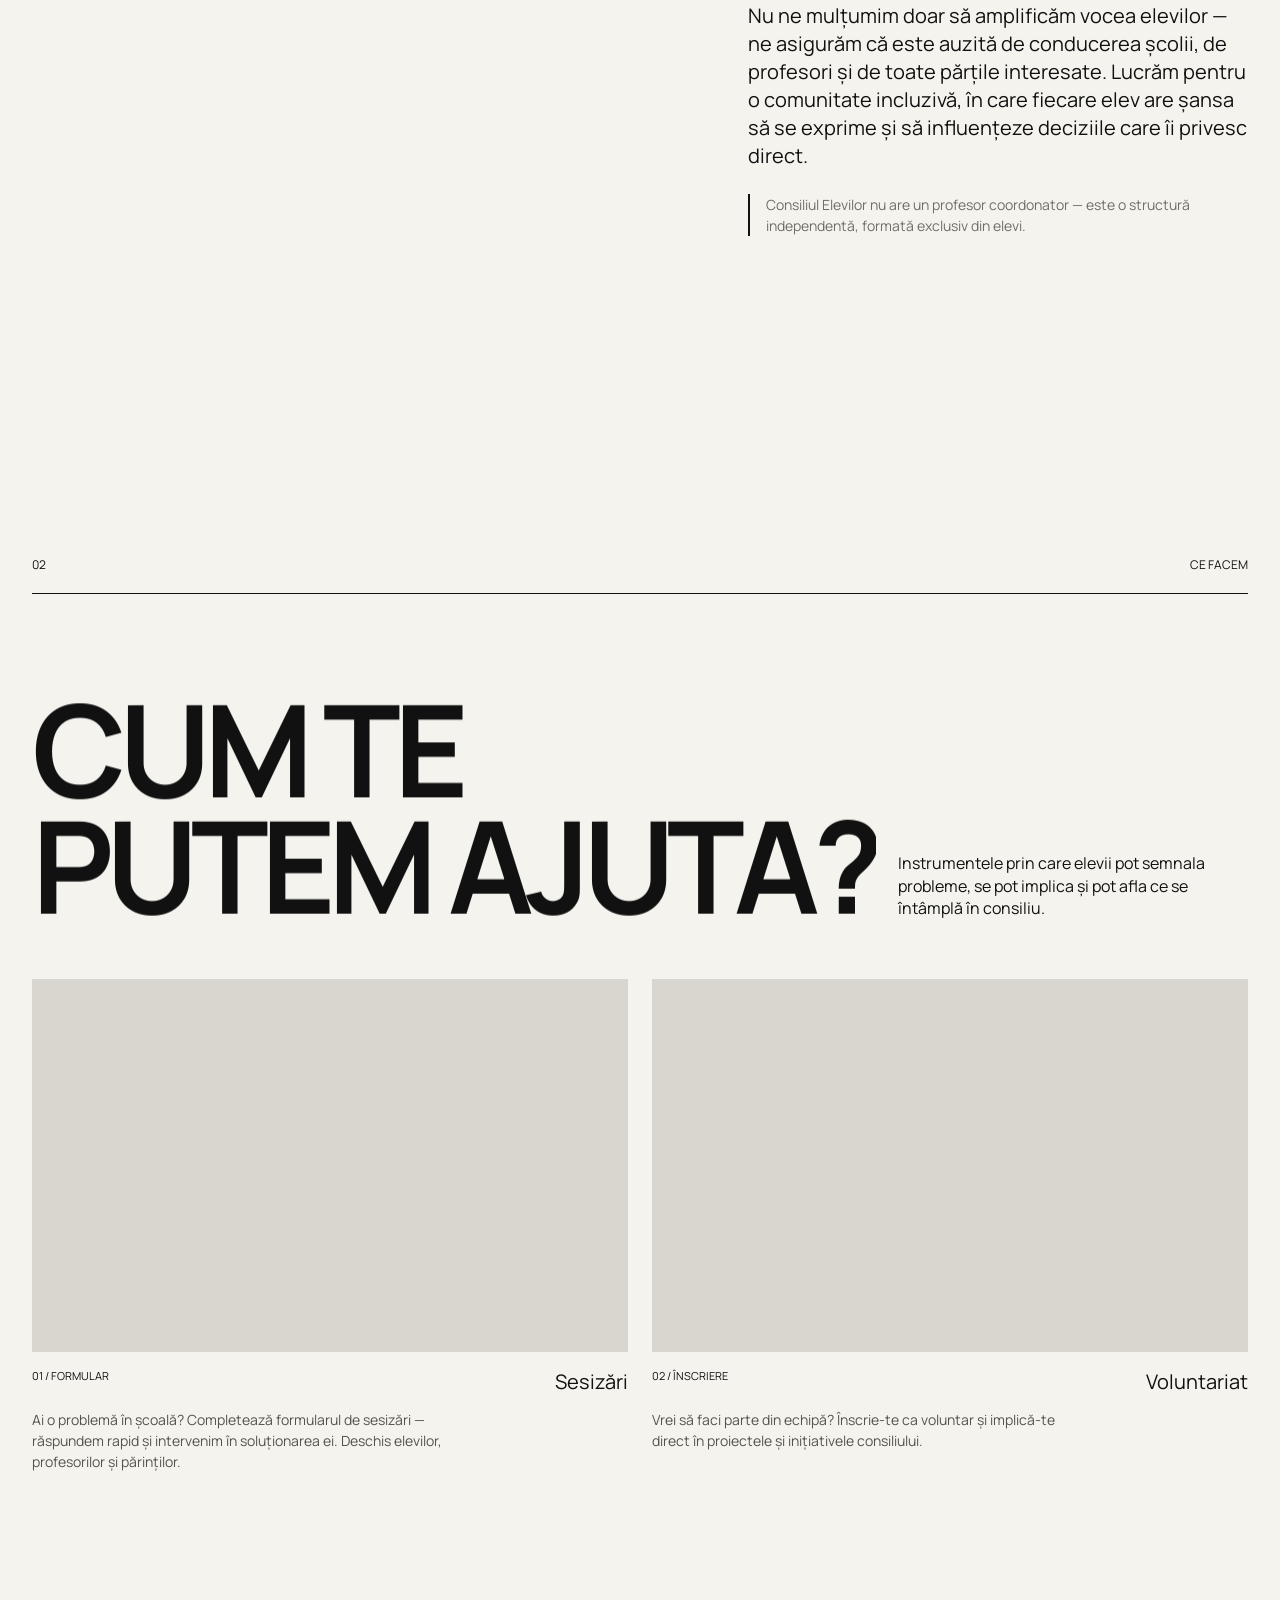
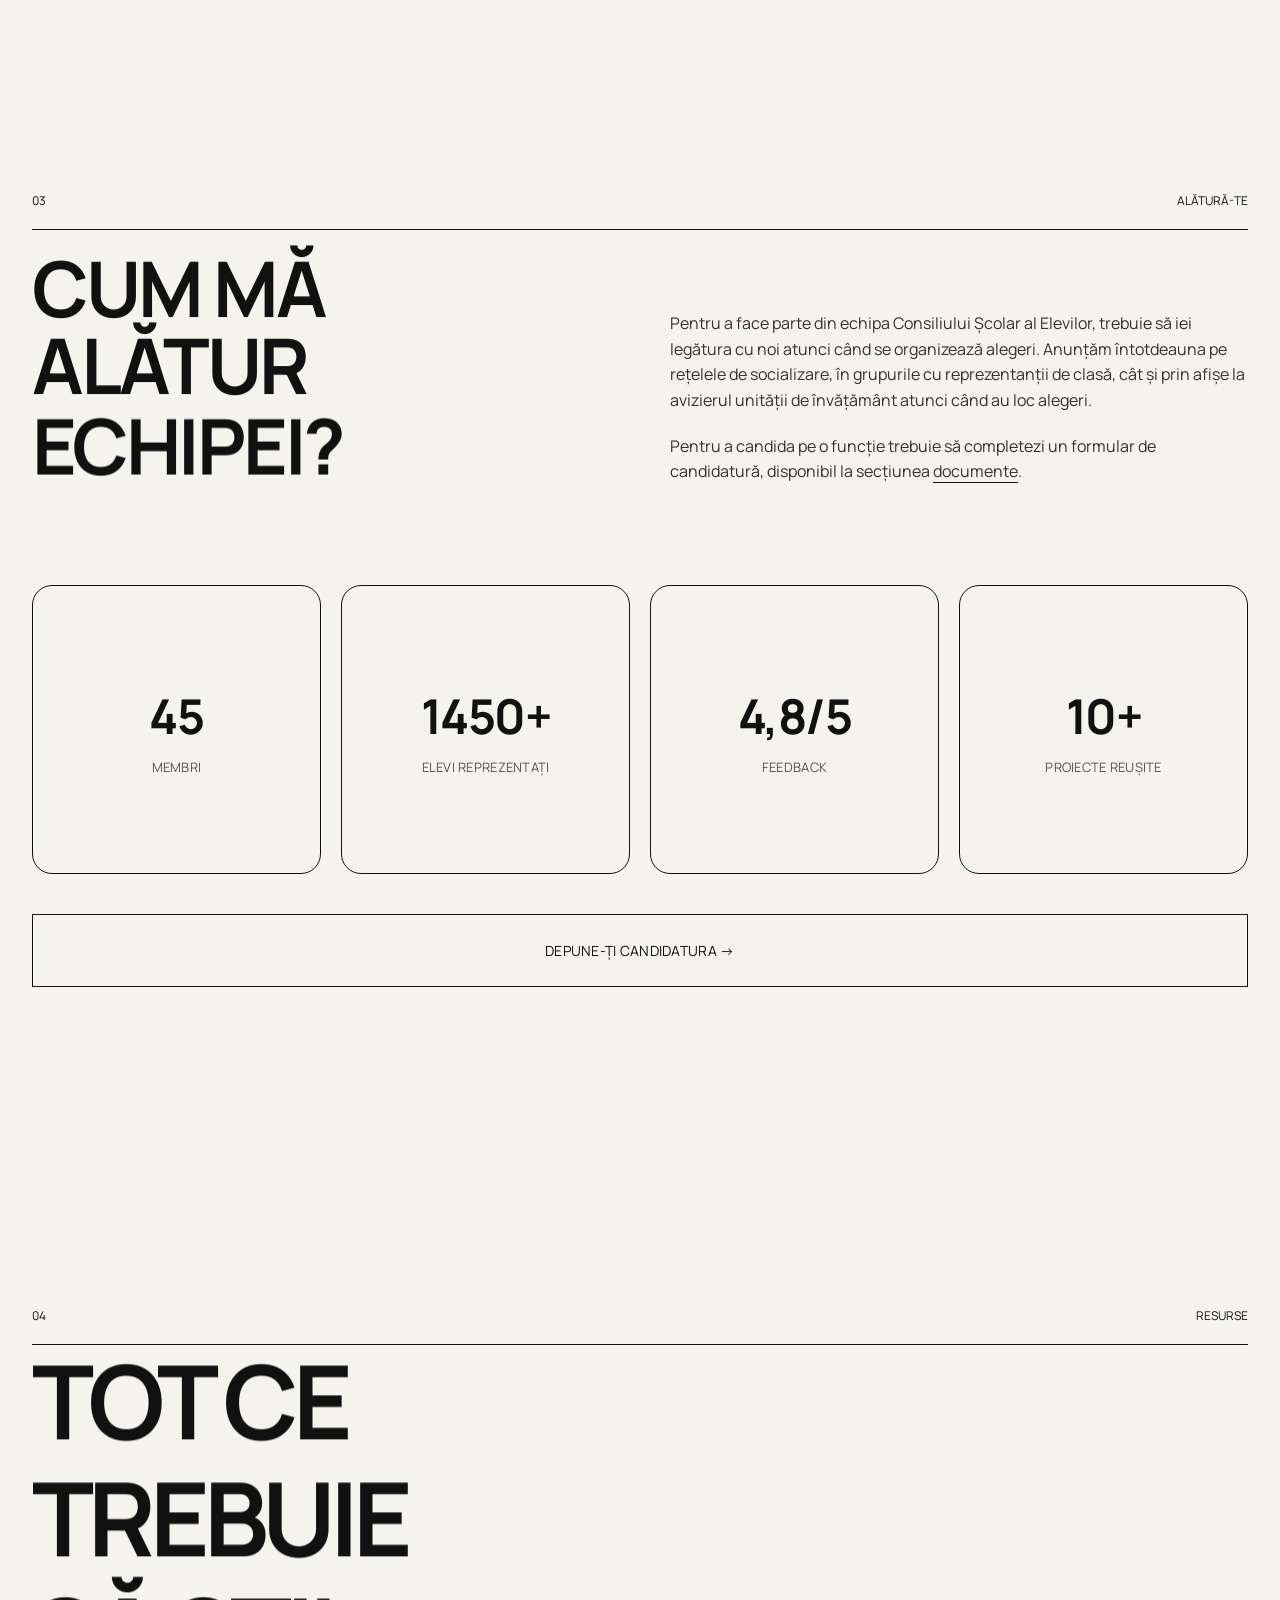
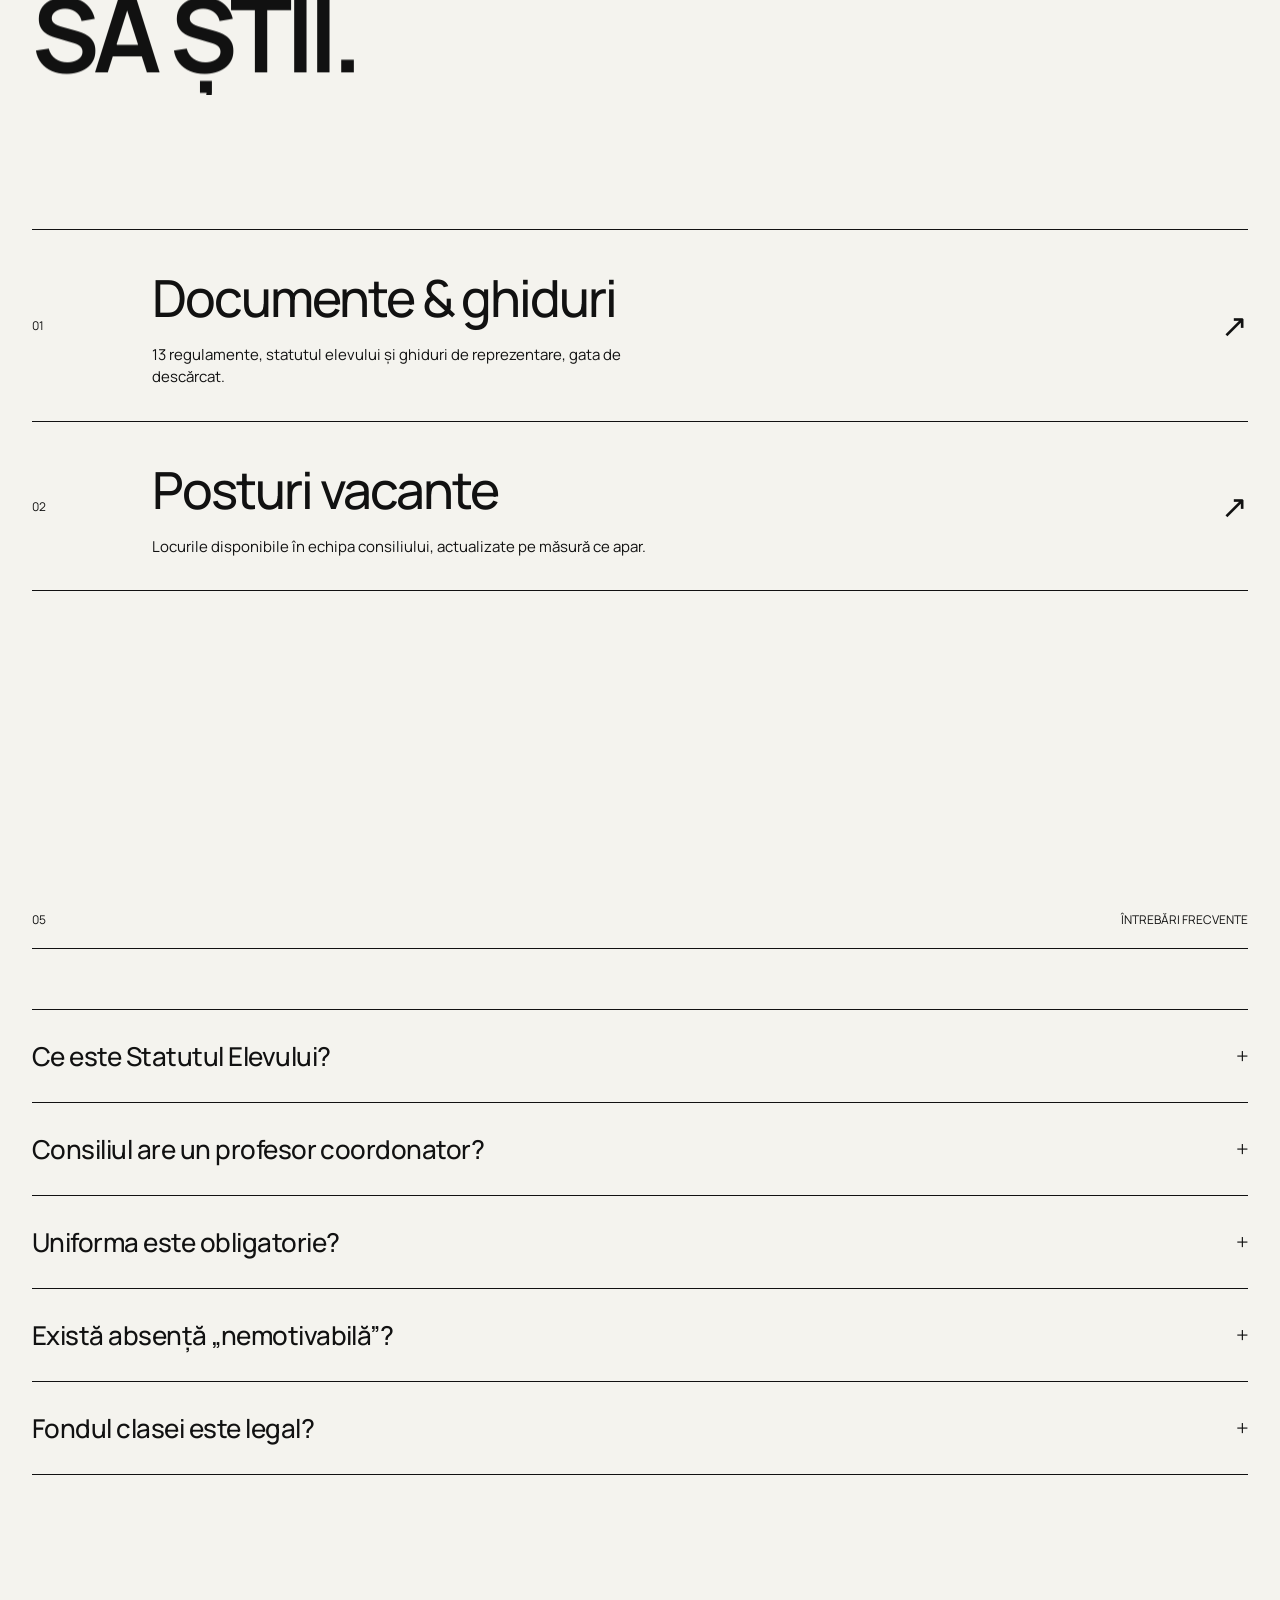
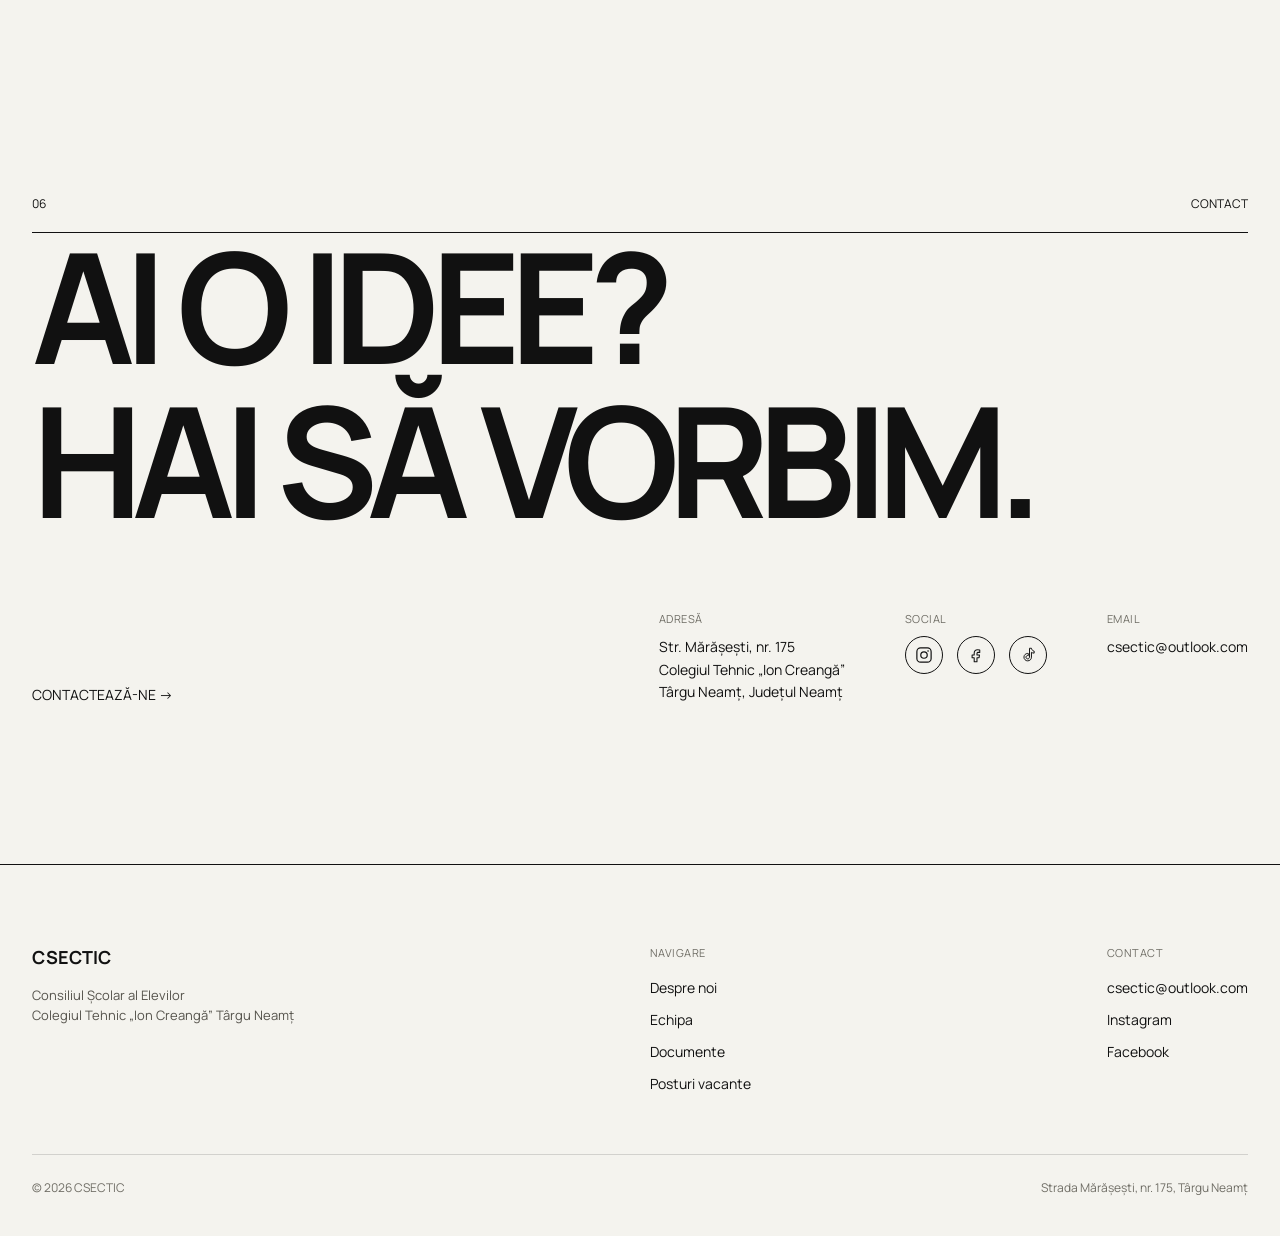
==== commit 3ca2bd19: "Update index.html" ====
--- a/index.html
+++ b/index.html
@@ -9,10 +9,10 @@
 
     <link rel="preconnect" href="https://fonts.googleapis.com">
     <link rel="stylesheet" href="style.css">
-    <link rel="icon" type="image/x-icon" href="assets/favicon.ico">
-    <link rel="icon" type="image/png" sizes="32x32" href="assets/favicon-32x32.png">
-    <link rel="icon" type="image/png" sizes="16x16" href="assets/favicon-16x16.png">
-    <link rel="apple-touch-icon" sizes="180x180" href="assets/apple-touch-icon.png">
+    <link rel="icon" type="image/x-icon" href="assets/favicon.ico?v=2">
+    <link rel="icon" type="image/png" sizes="32x32" href="assets/favicon-32x32.png?v=2">
+    <link rel="icon" type="image/png" sizes="16x16" href="assets/favicon-16x16.png?v=2">
+    <link rel="apple-touch-icon" sizes="180x180" href="assets/apple-touch-icon.png?v=2">
 </head>
 
 <body>
@@ -233,8 +233,8 @@
 
             </div>
 
-            <a href="inscrieri-voluntariat.html" class="join-cta magnetic" data-cursor="ÎNSCRIE-TE">
-                <span class="magnetic-inner">ÎNSCRIE-TE CA VOLUNTAR ÎN CADRUL STRUCTURII →</span>
+            <a href="documente.html#candidatura-ctic" class="join-cta magnetic" data-cursor="CANDIDEAZĂ">
+                <span class="magnetic-inner">DEPUNE-ȚI CANDIDATURA →</span>
             </a>
 
         </section>
@@ -479,4 +479,4 @@
     <script src="script.js"></script>
 
 </body>
-</html>+</html>
--- a/style.css
+++ b/style.css
@@ -1278,6 +1278,80 @@
 
 
 /* ========================================
+   TEAM MEMBER GRID (echipa.html)
+======================================== */
+
+.member-grid {
+    margin-top: 50px;
+
+    display: grid;
+    grid-template-columns: repeat(4, 1fr);
+    gap: 32px 24px;
+}
+
+.member-card {
+    display: flex;
+    flex-direction: column;
+    align-items: center;
+    text-align: center;
+}
+
+.member-photo {
+    width: 96px;
+    height: 96px;
+    border-radius: 50%;
+
+    display: flex;
+    align-items: center;
+    justify-content: center;
+    object-fit: cover;
+
+    background: #111;
+    color: #f4f3ee;
+
+    font-size: 22px;
+    font-weight: 600;
+    letter-spacing: 0.02em;
+}
+
+.member-name {
+    margin-top: 18px;
+
+    font-size: 16px;
+    font-weight: 600;
+    letter-spacing: -0.01em;
+}
+
+.member-role {
+    margin-top: 4px;
+
+    font-size: 13px;
+    color: #706e66;
+}
+
+@media (max-width: 900px) {
+
+    .member-grid {
+        grid-template-columns: repeat(2, 1fr);
+    }
+}
+
+@media (max-width: 500px) {
+
+    .member-grid {
+        grid-template-columns: 1fr 1fr;
+        gap: 28px 16px;
+    }
+
+    .member-photo {
+        width: 76px;
+        height: 76px;
+        font-size: 18px;
+    }
+}
+
+
+/* ========================================
    HERO INTRO ANIMATION
 ======================================== */
 
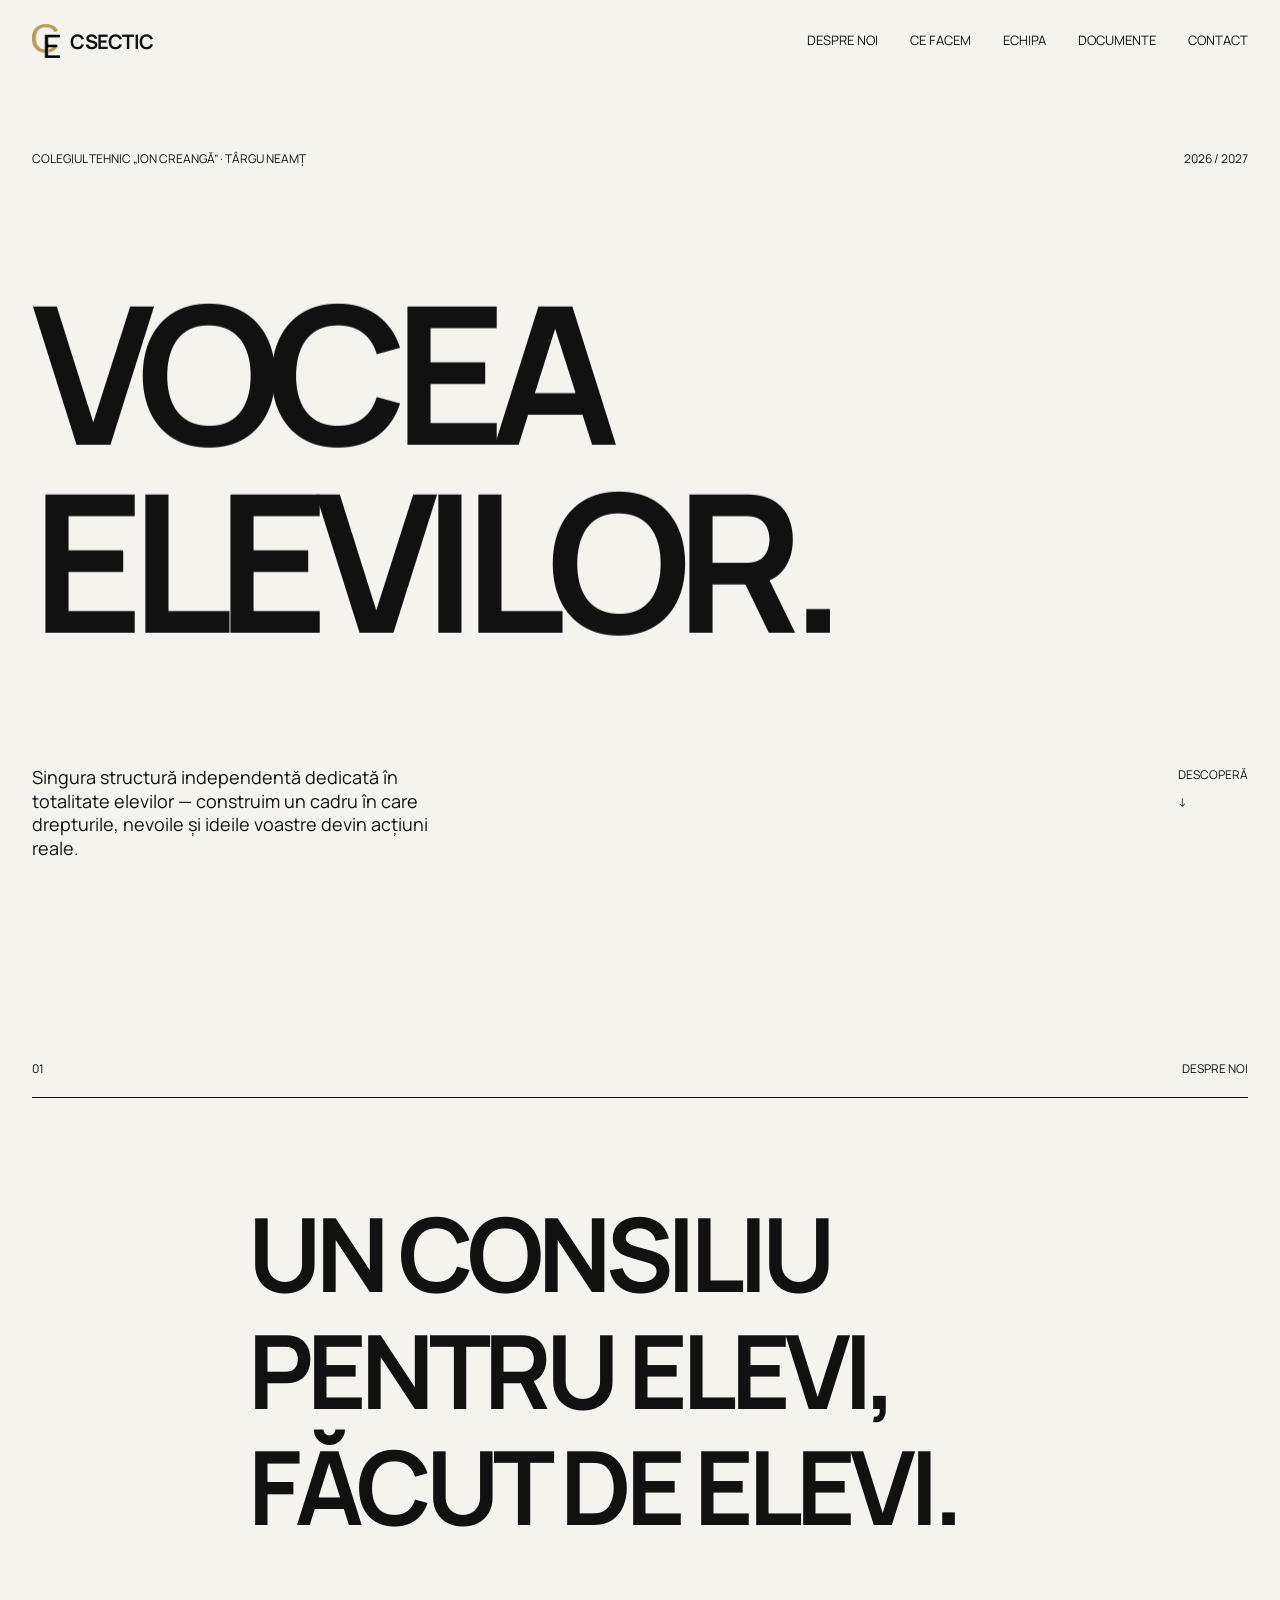
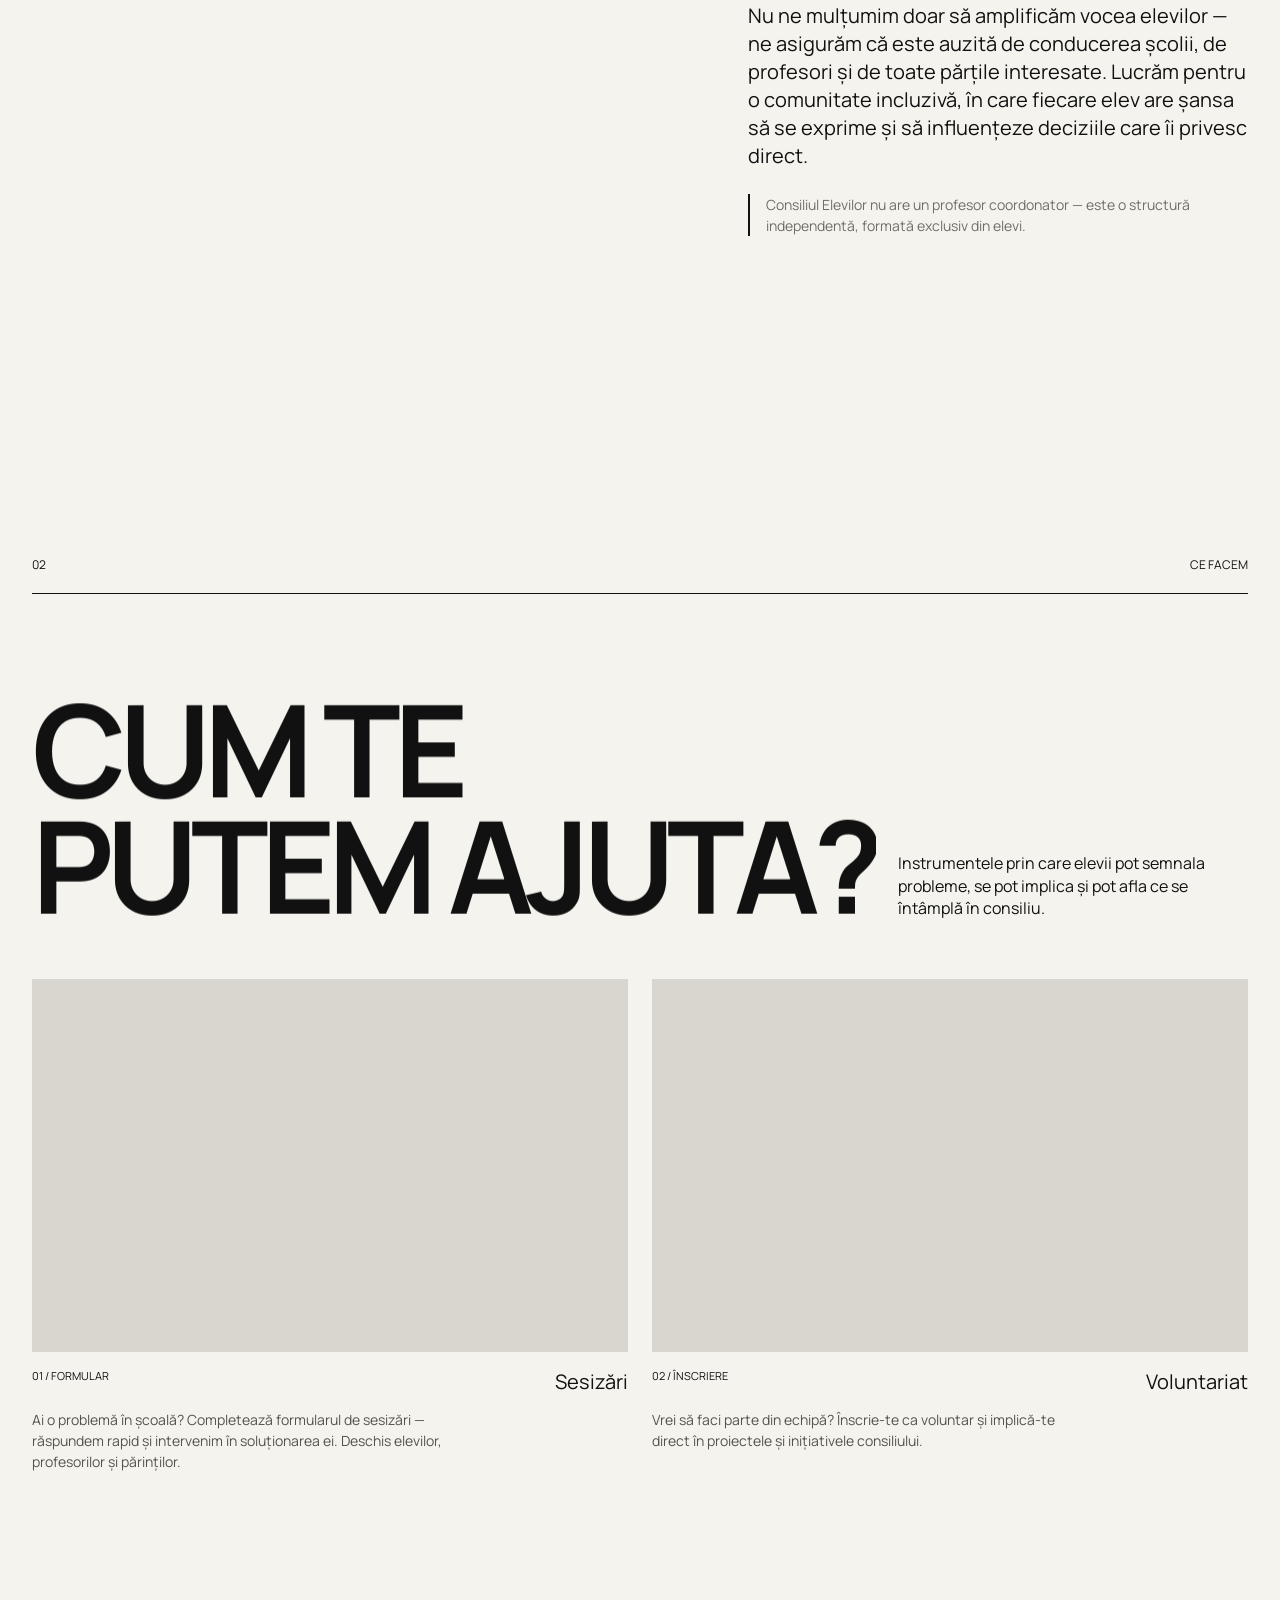
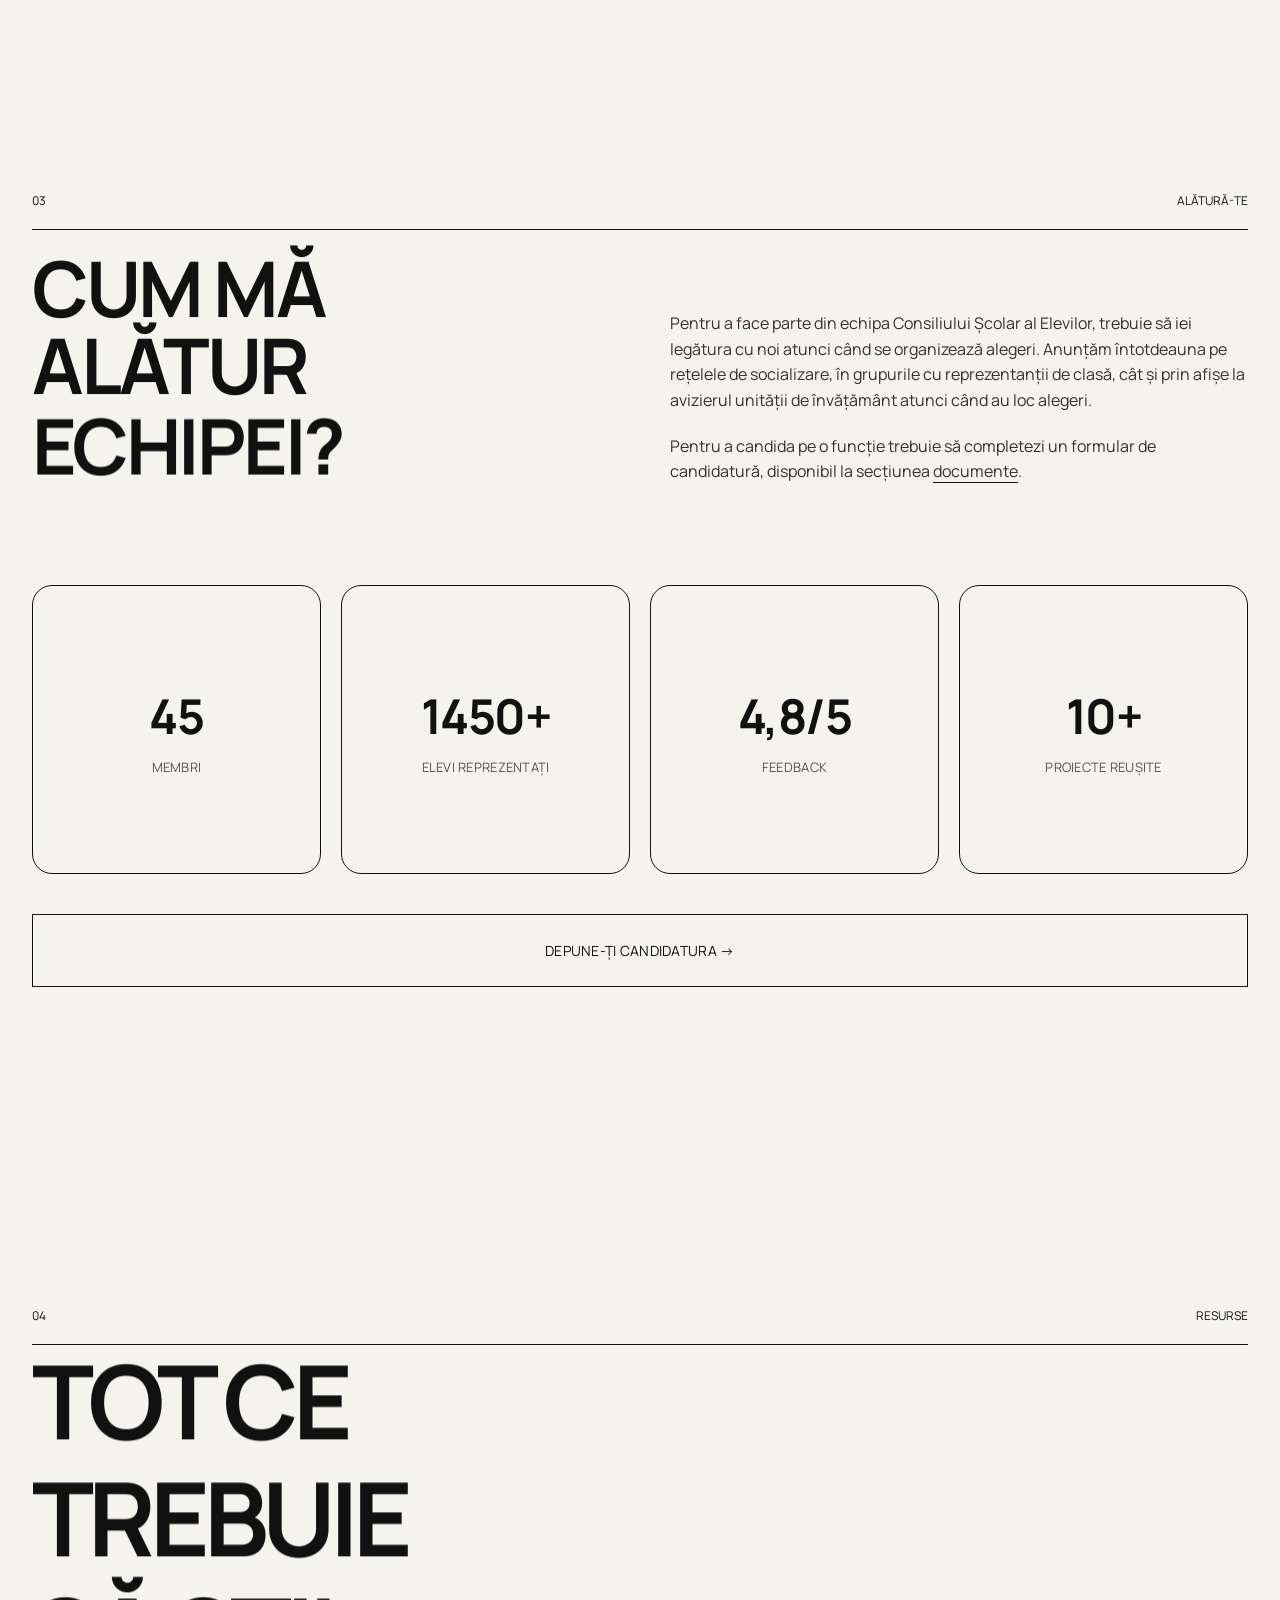
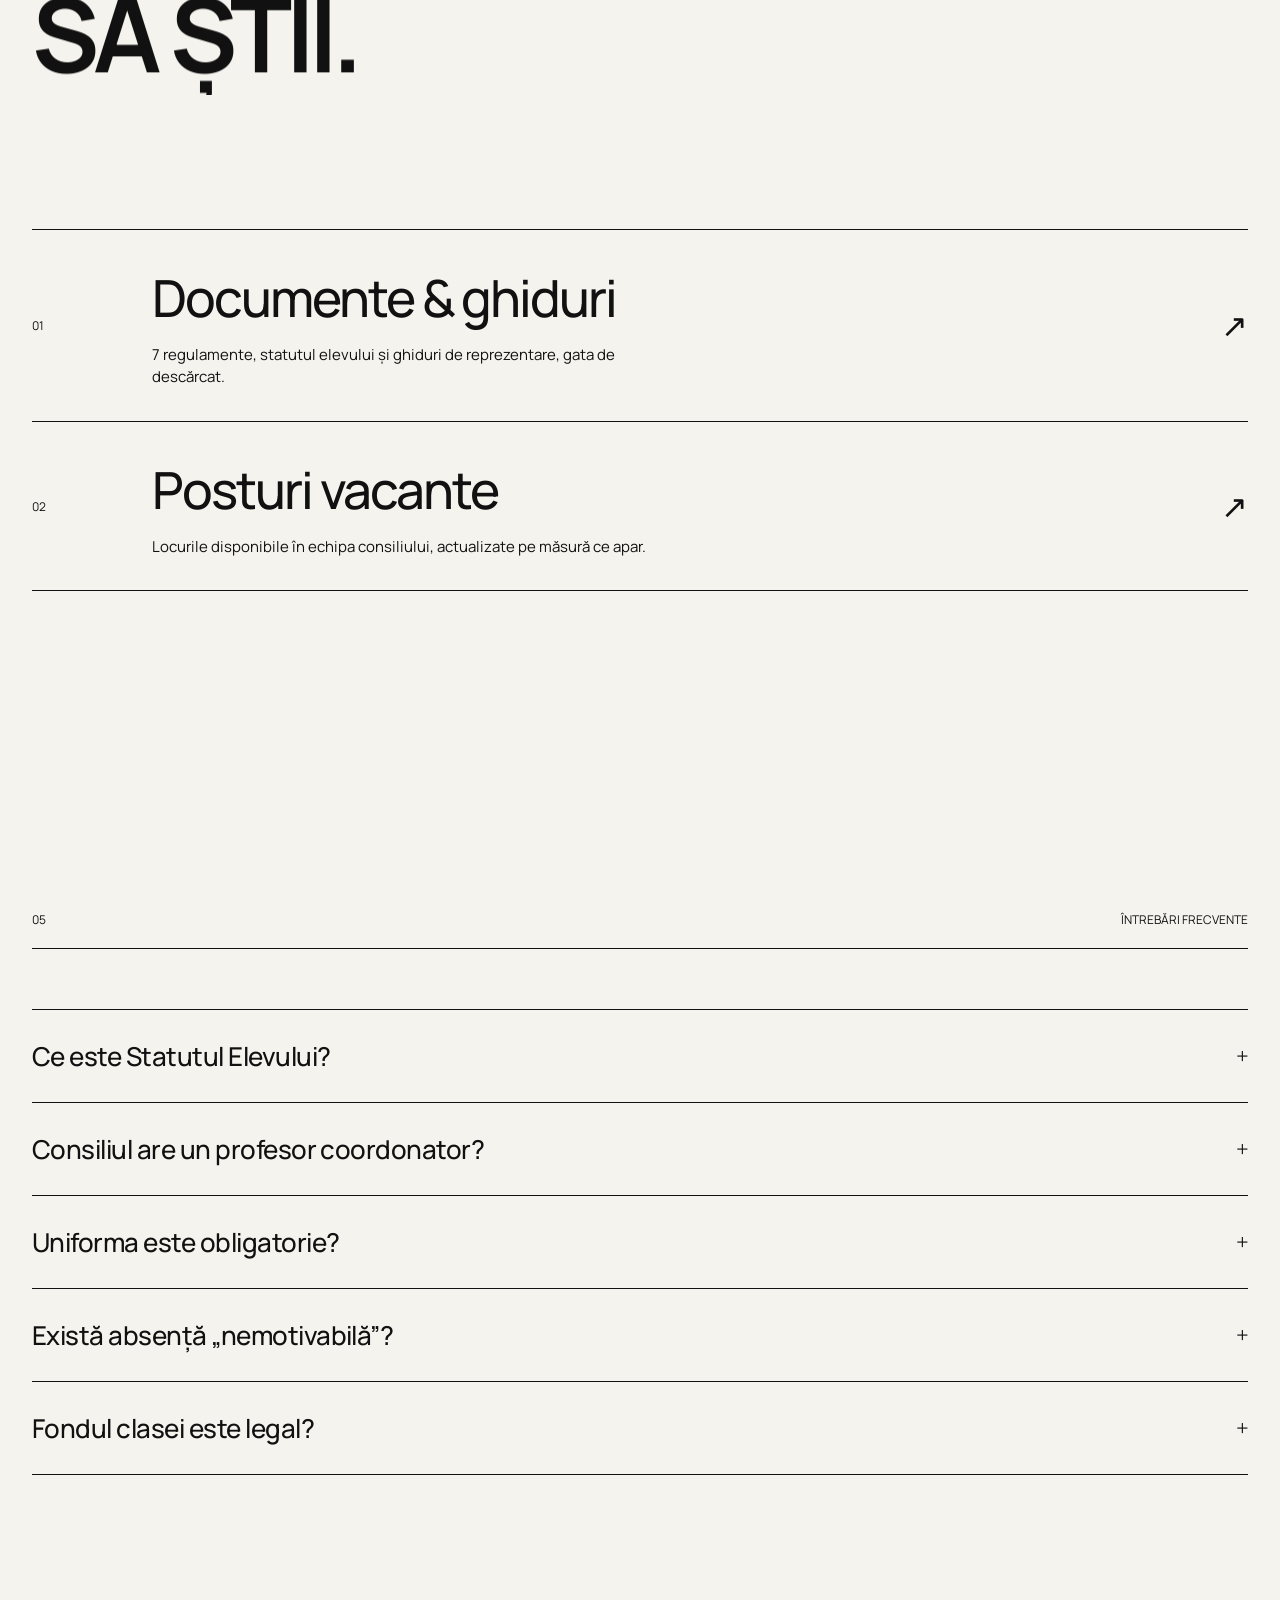
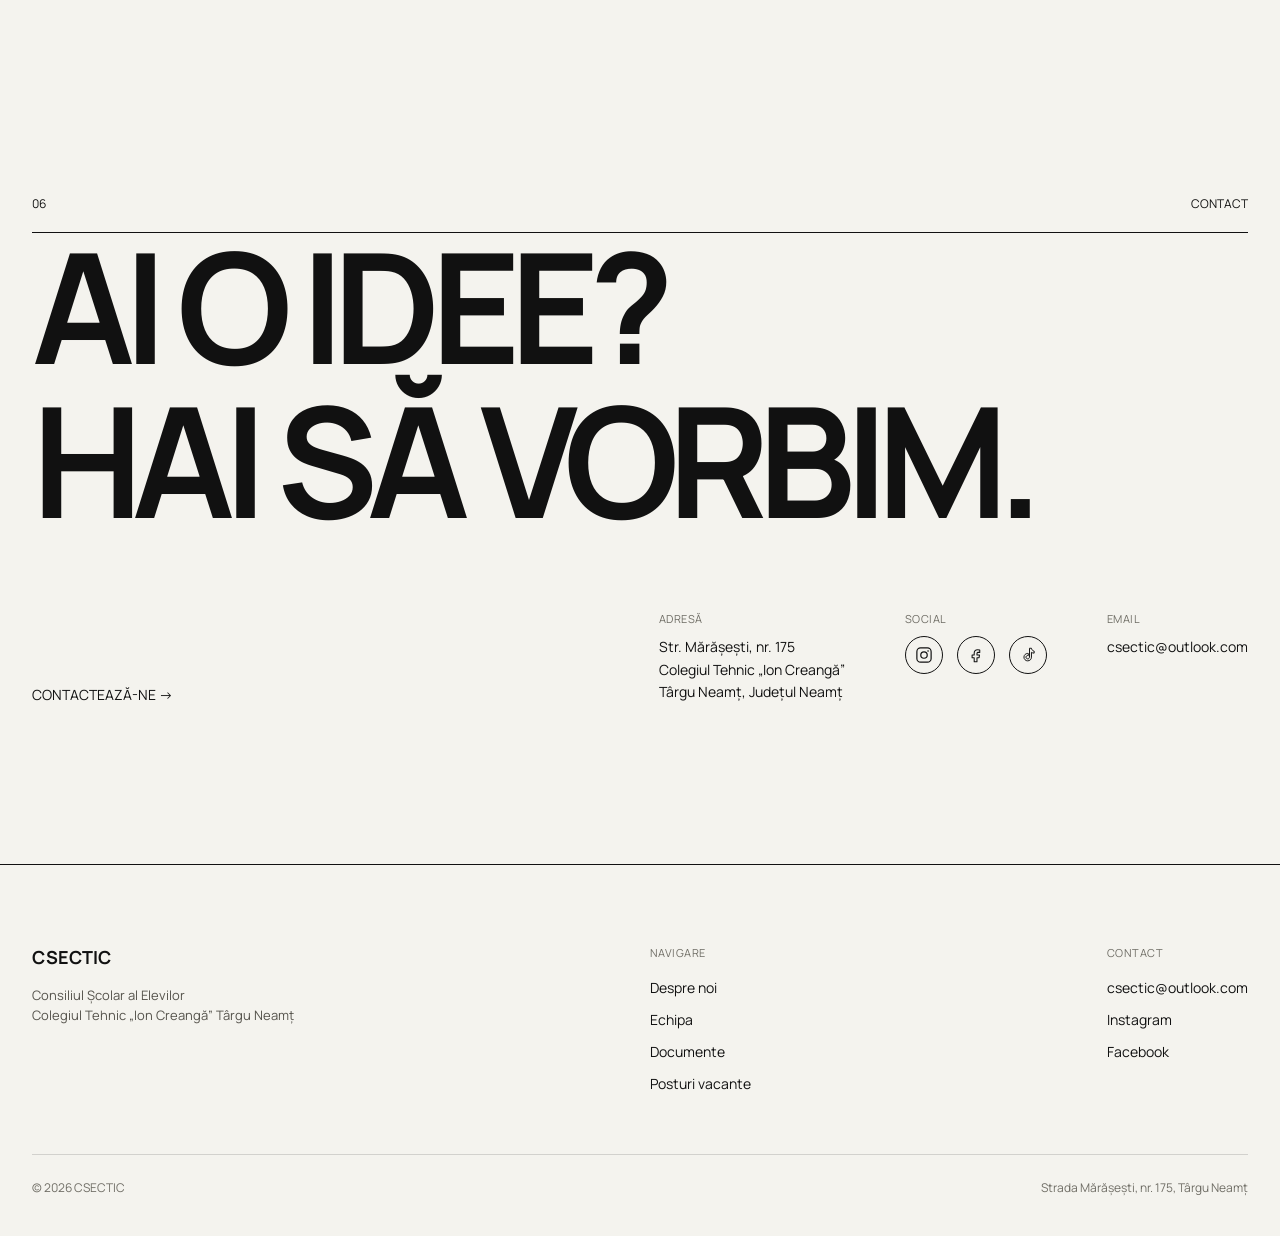
==== commit a6ed99d8: "Update project number and fix HTML closing tag" ====
--- a/index.html
+++ b/index.html
@@ -263,7 +263,7 @@
                     <div class="project-content">
                         <h3>Documente &amp; ghiduri</h3>
                         <p>
-                            13 regulamente, statutul elevului și ghiduri de
+                            7 regulamente, statutul elevului și ghiduri de
                             reprezentare, gata de descărcat.
                         </p>
                     </div>
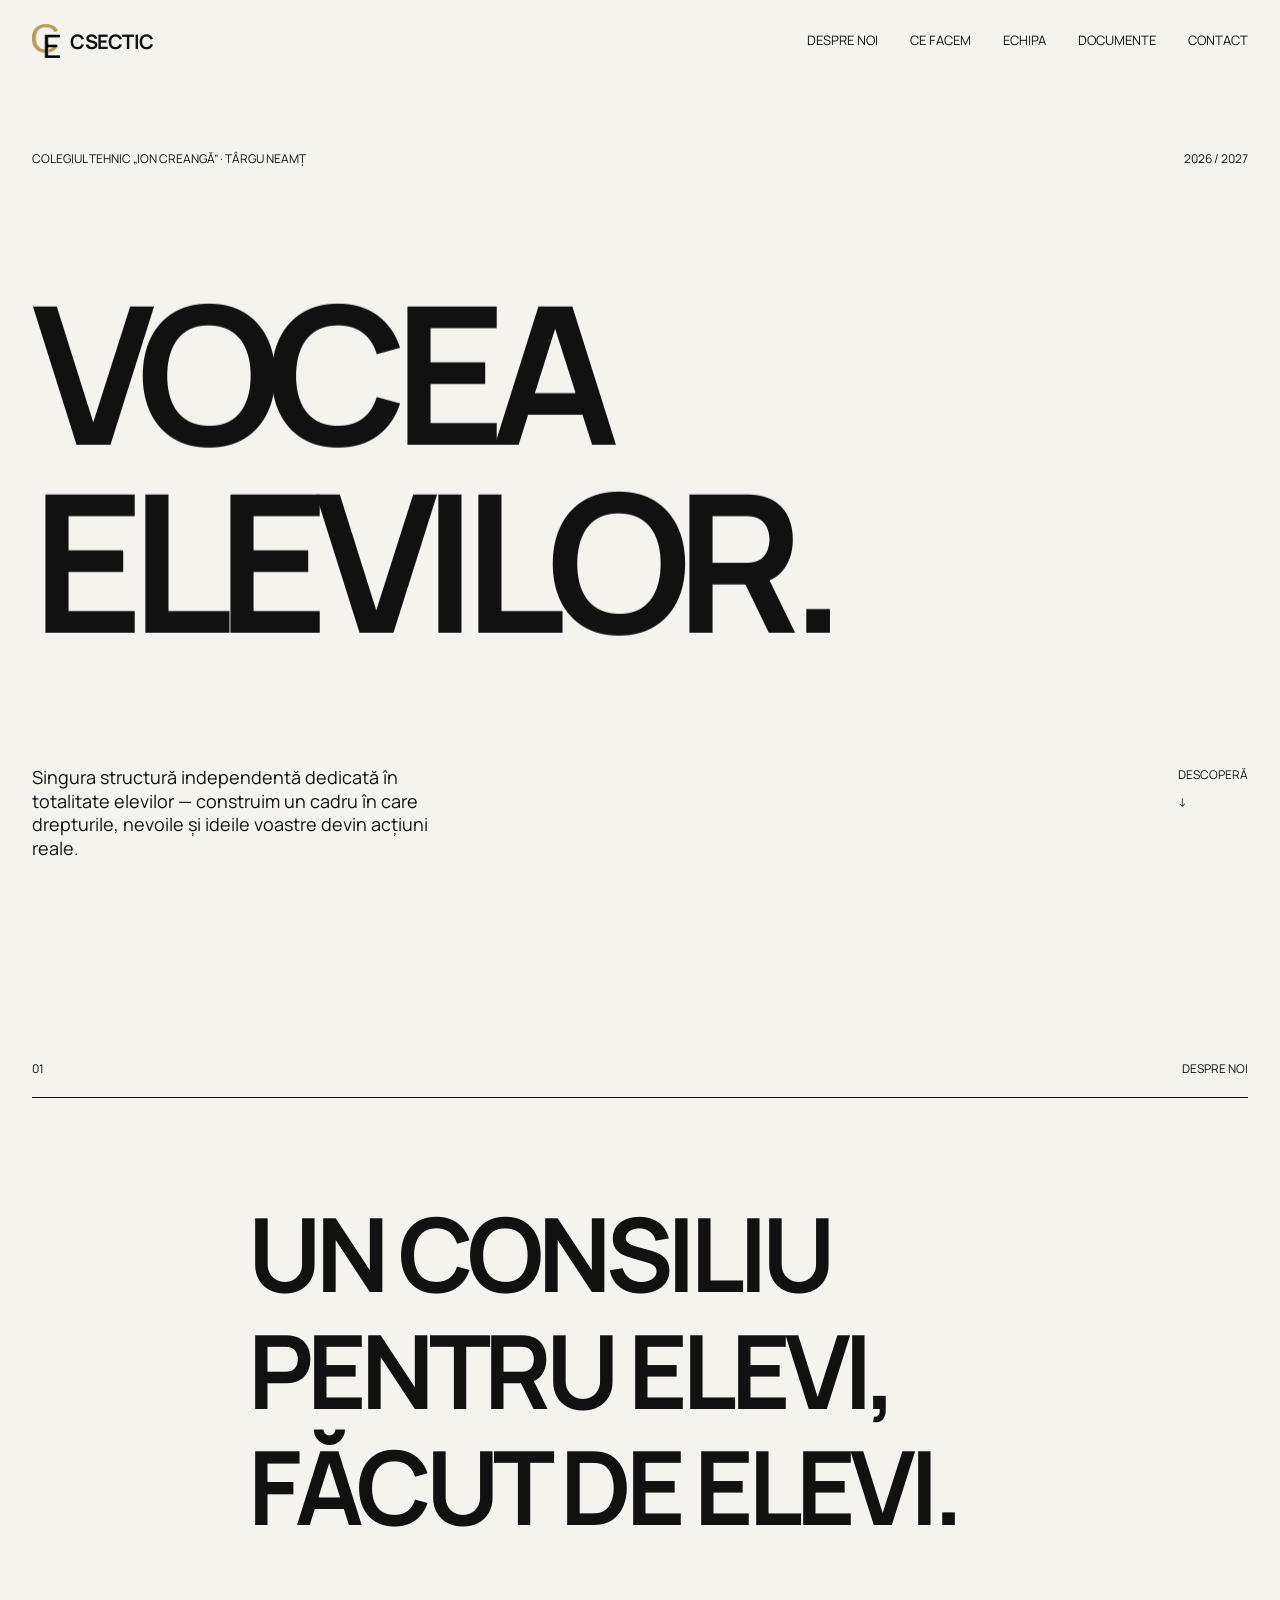
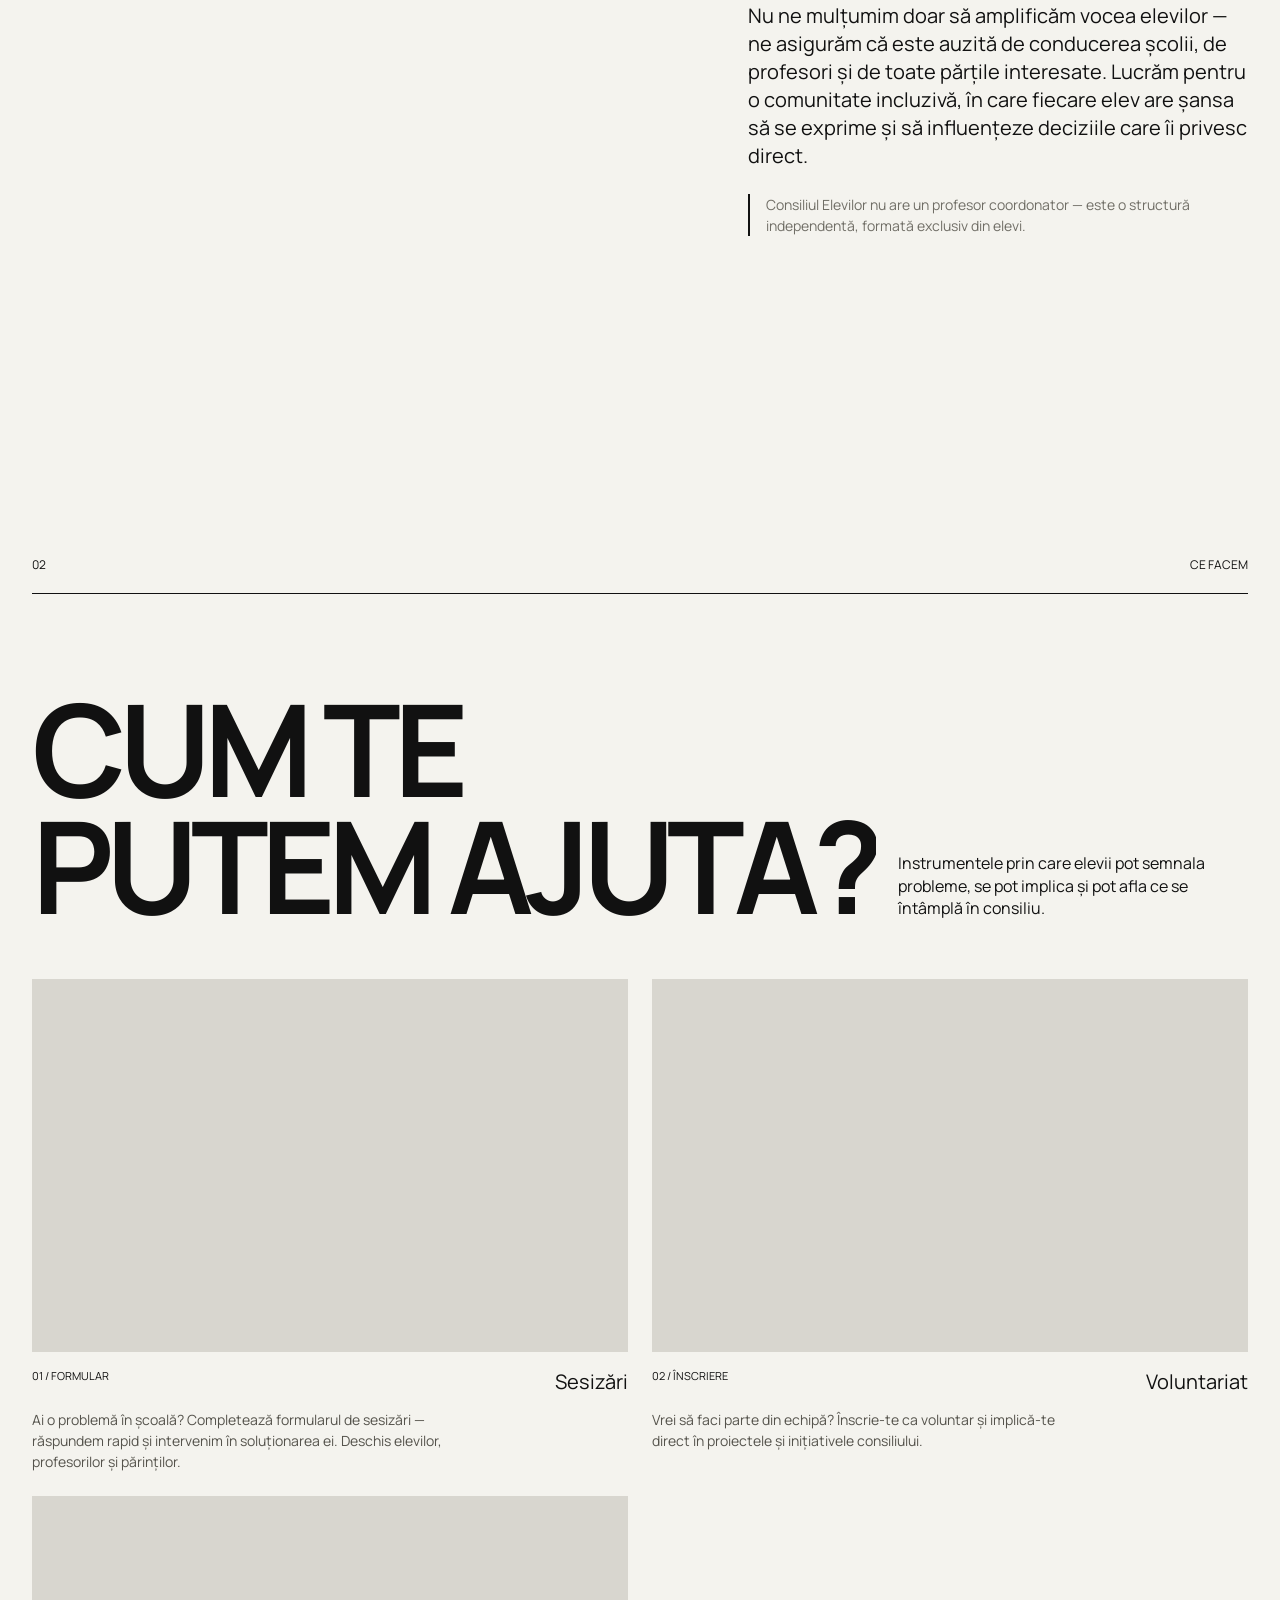
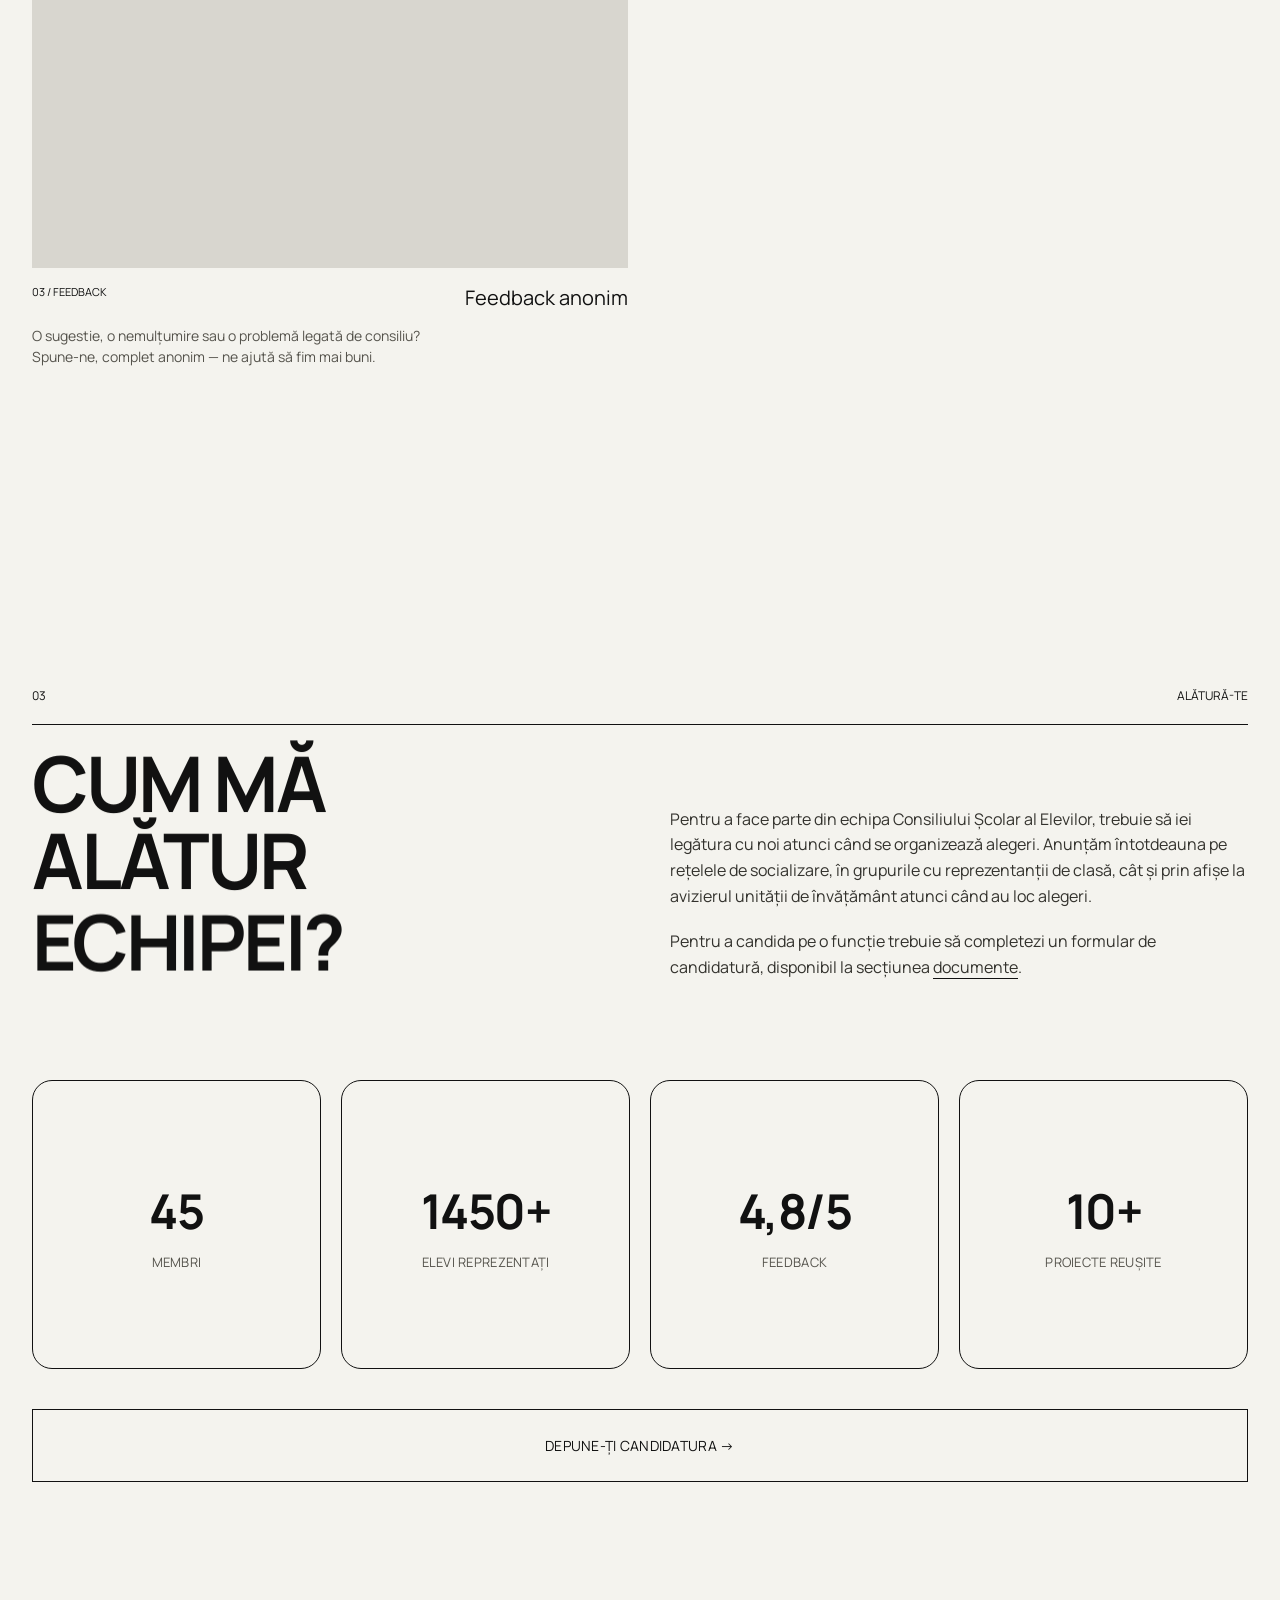
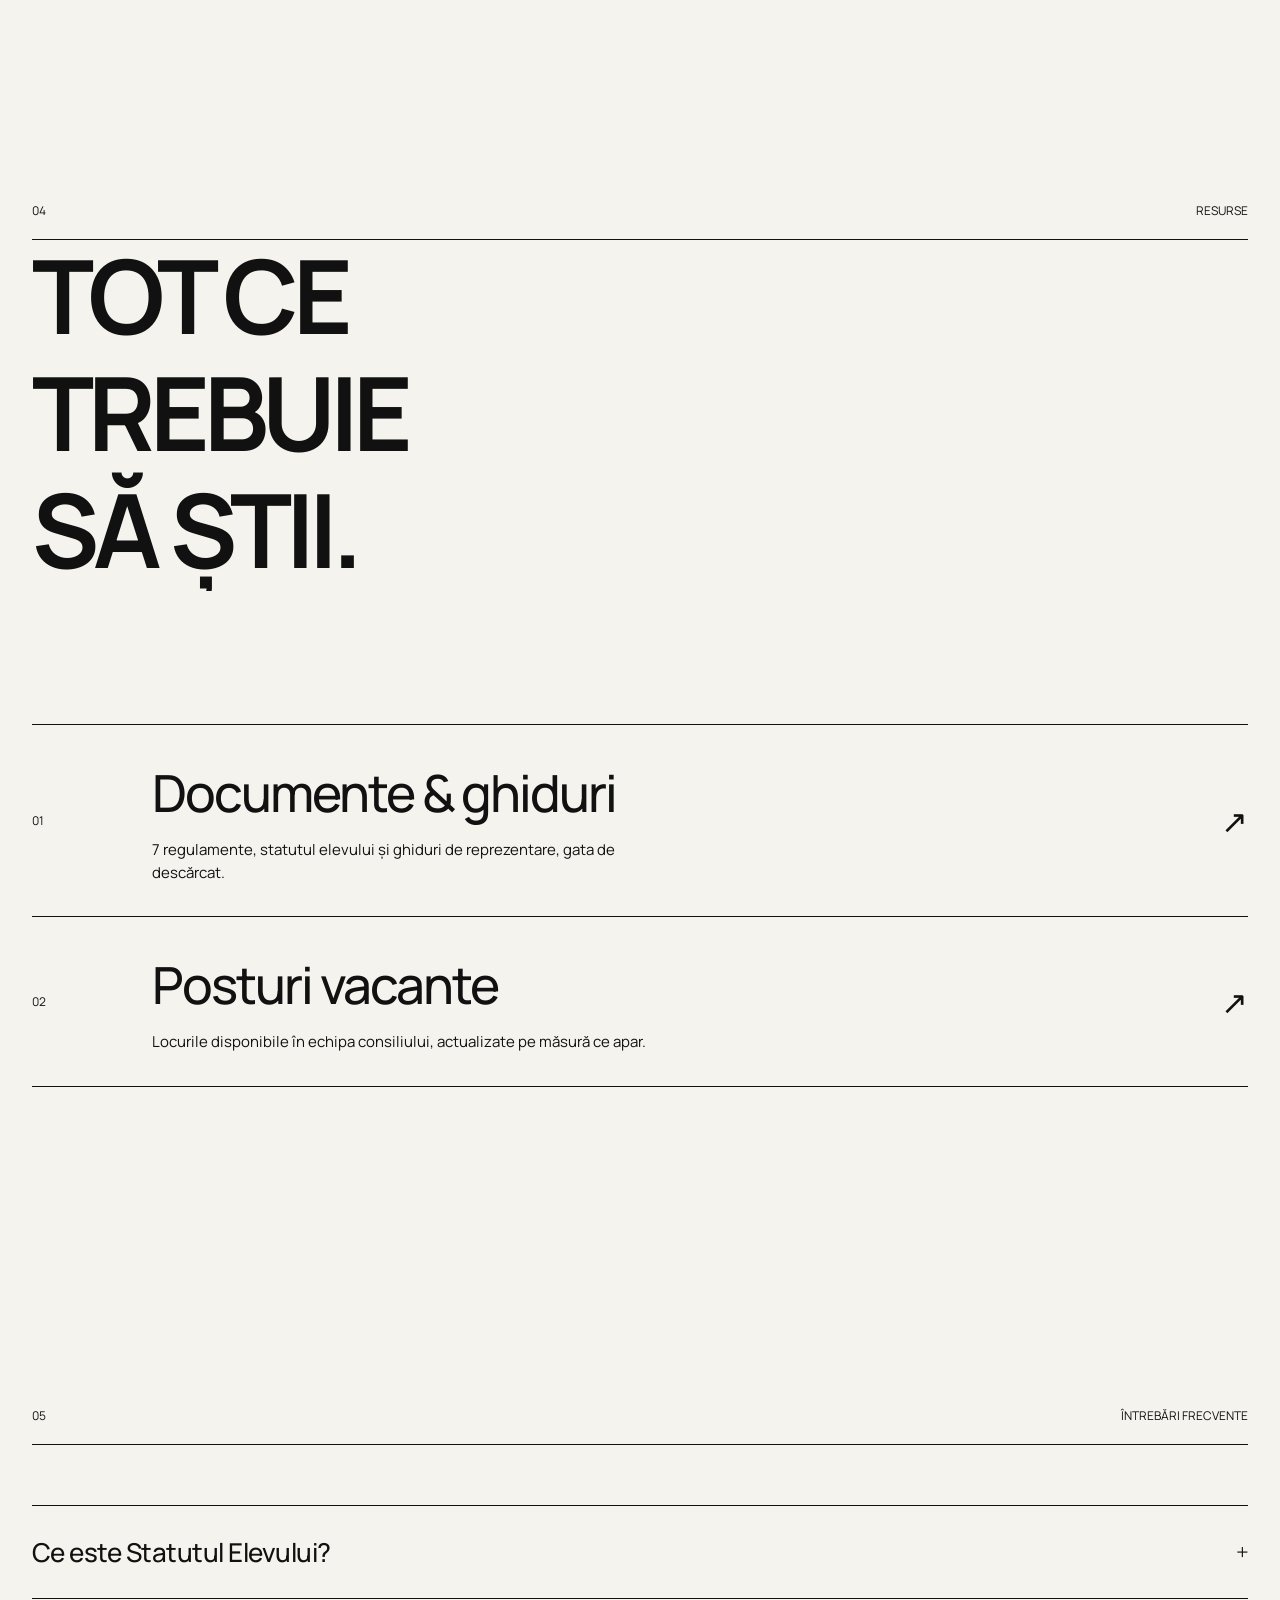
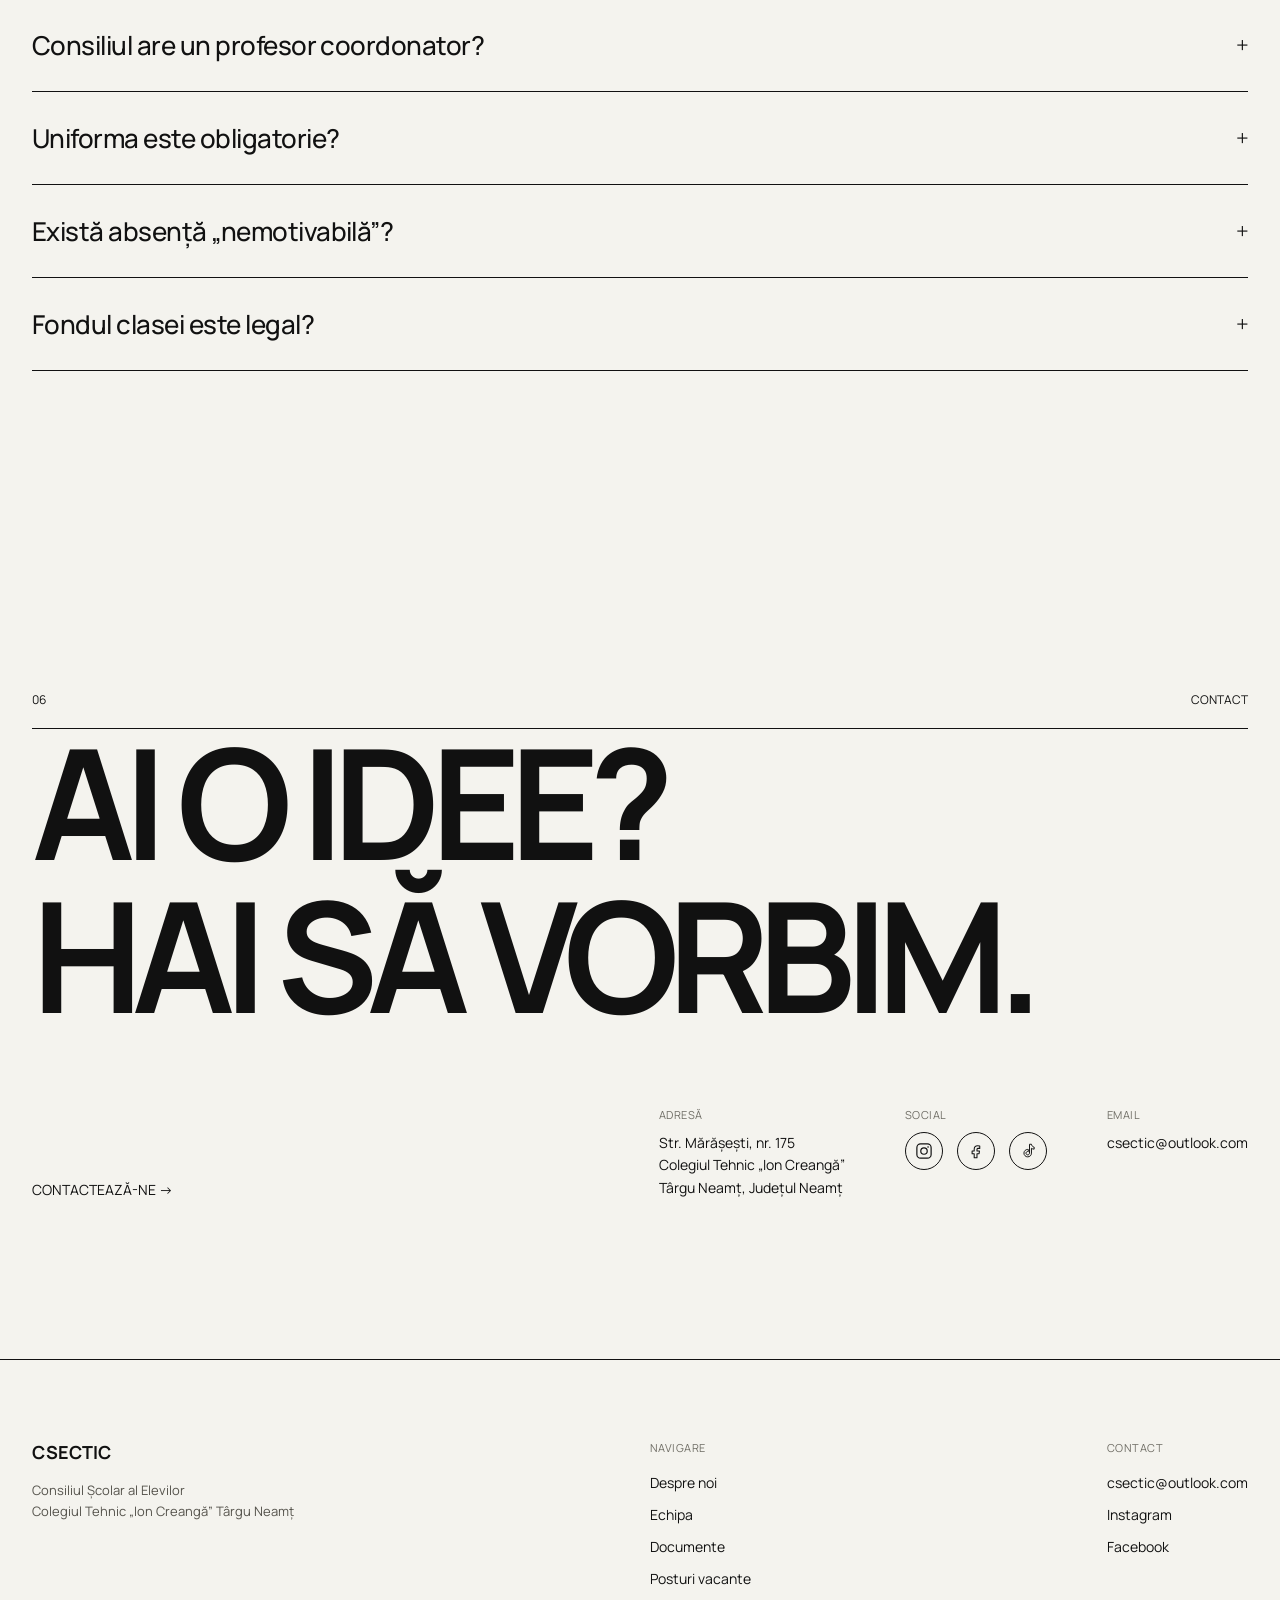
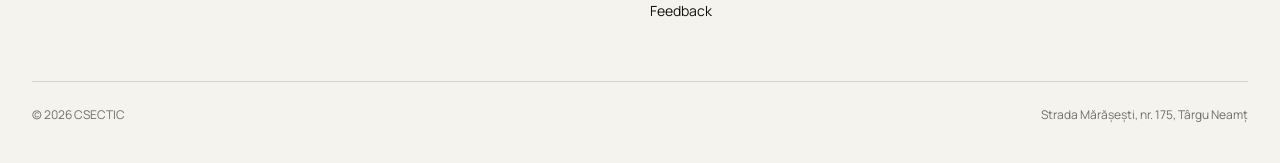
==== commit b2f3ff0e: "Add feedback section to index.html Added a feedback section with a link and description." ====
--- a/index.html
+++ b/index.html
@@ -169,6 +169,24 @@
                         Vrei să faci parte din echipă? Înscrie-te ca
                         voluntar și implică-te direct în proiectele
                         și inițiativele consiliului.
+                    </p>
+                </a>
+
+                <a href="feedback.html" class="activity-card" data-cursor="VEZI">
+                    <div class="card-image">
+                        <img
+                            src="https://images.unsplash.com/photo-1517245386807-bb43f82c33c4?auto=format&fit=crop&w=1200&q=80"
+                            alt="Persoană scriind gânduri"
+                        >
+                    </div>
+                    <div class="card-info">
+                        <span>03 / FEEDBACK</span>
+                        <h3>Feedback anonim</h3>
+                    </div>
+                    <p class="card-desc">
+                        O sugestie, o nemulțumire sau o problemă legată de
+                        consiliu? Spune-ne, complet anonim — ne ajută să
+                        fim mai buni.
                     </p>
                 </a>
 
@@ -455,6 +473,7 @@
                 <a href="echipa.html">Echipa</a>
                 <a href="documente.html">Documente</a>
                 <a href="posturi-vacante.html">Posturi vacante</a>
+                <a href="feedback.html">Feedback</a>
             </div>
 
             <div class="footer-col">
--- a/style.css
+++ b/style.css
@@ -1432,4 +1432,4 @@
         transform: none;
         transition: none;
     }
-}+}
